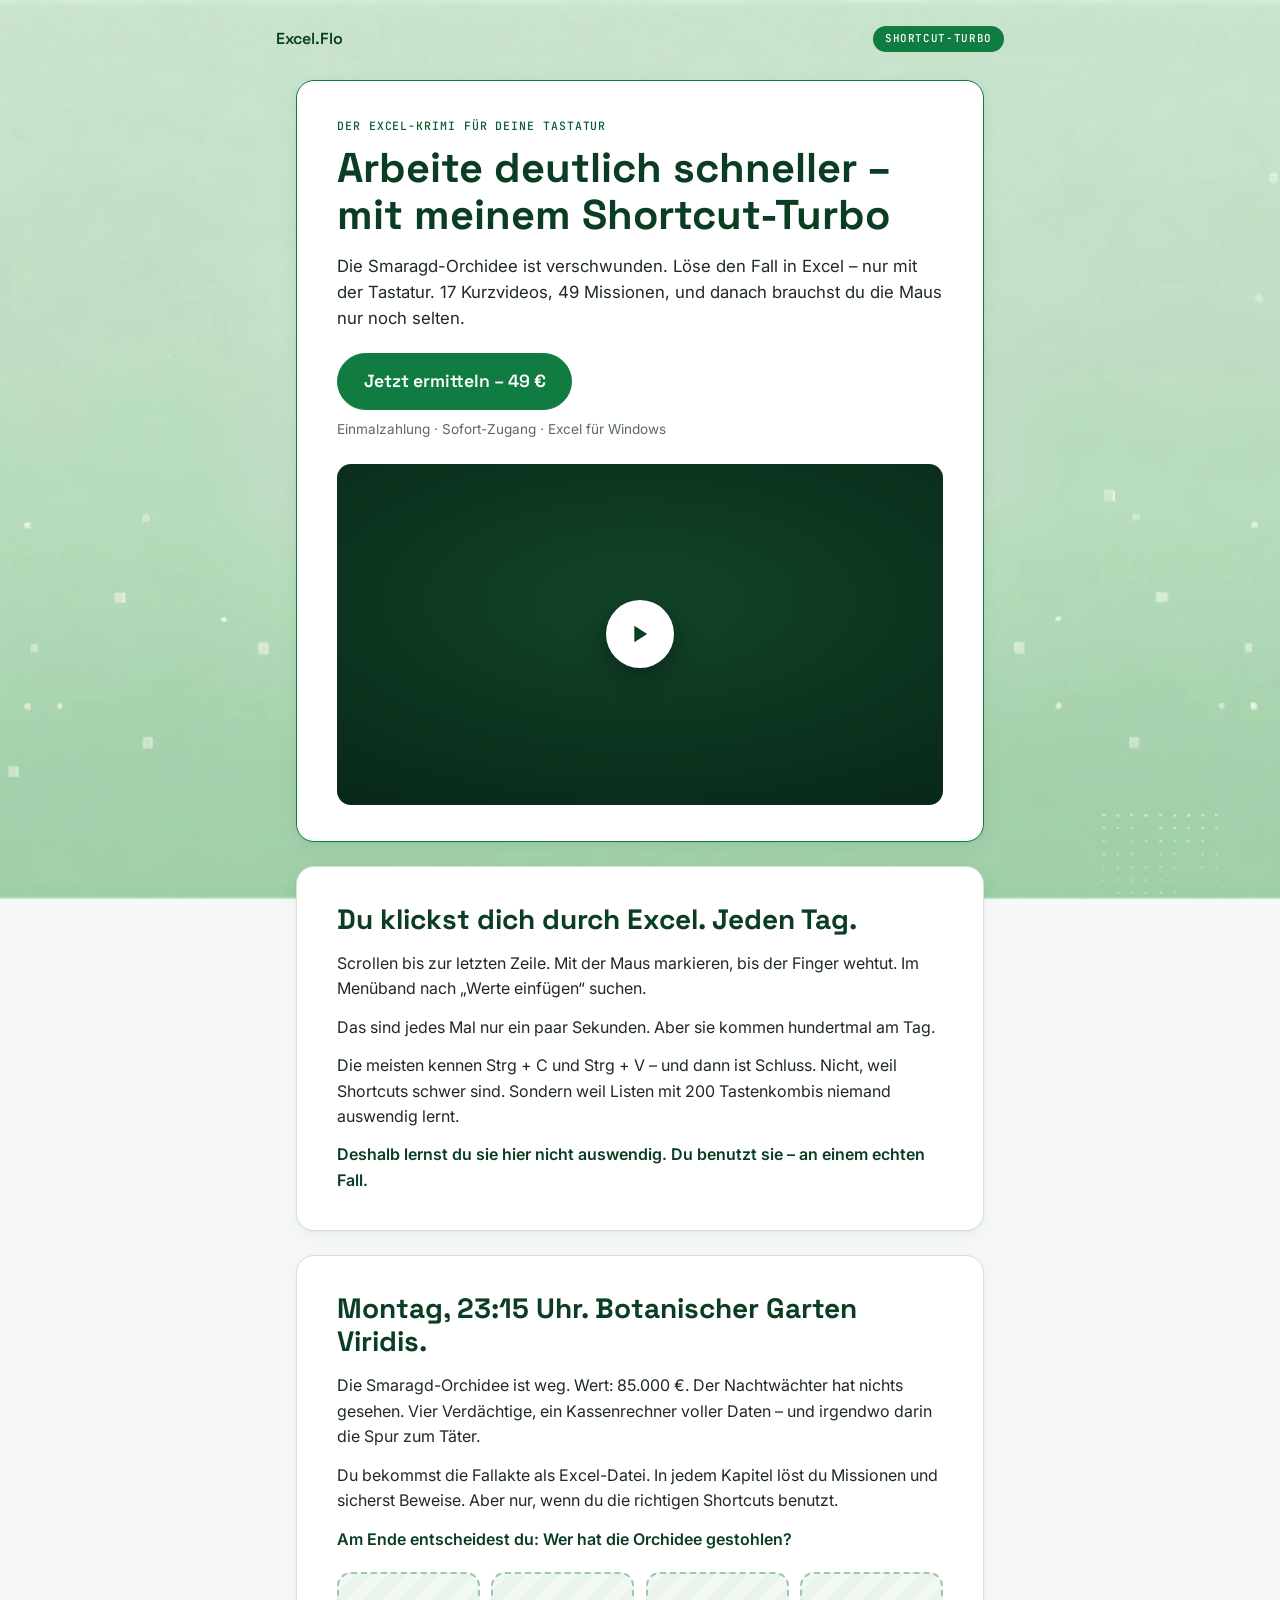
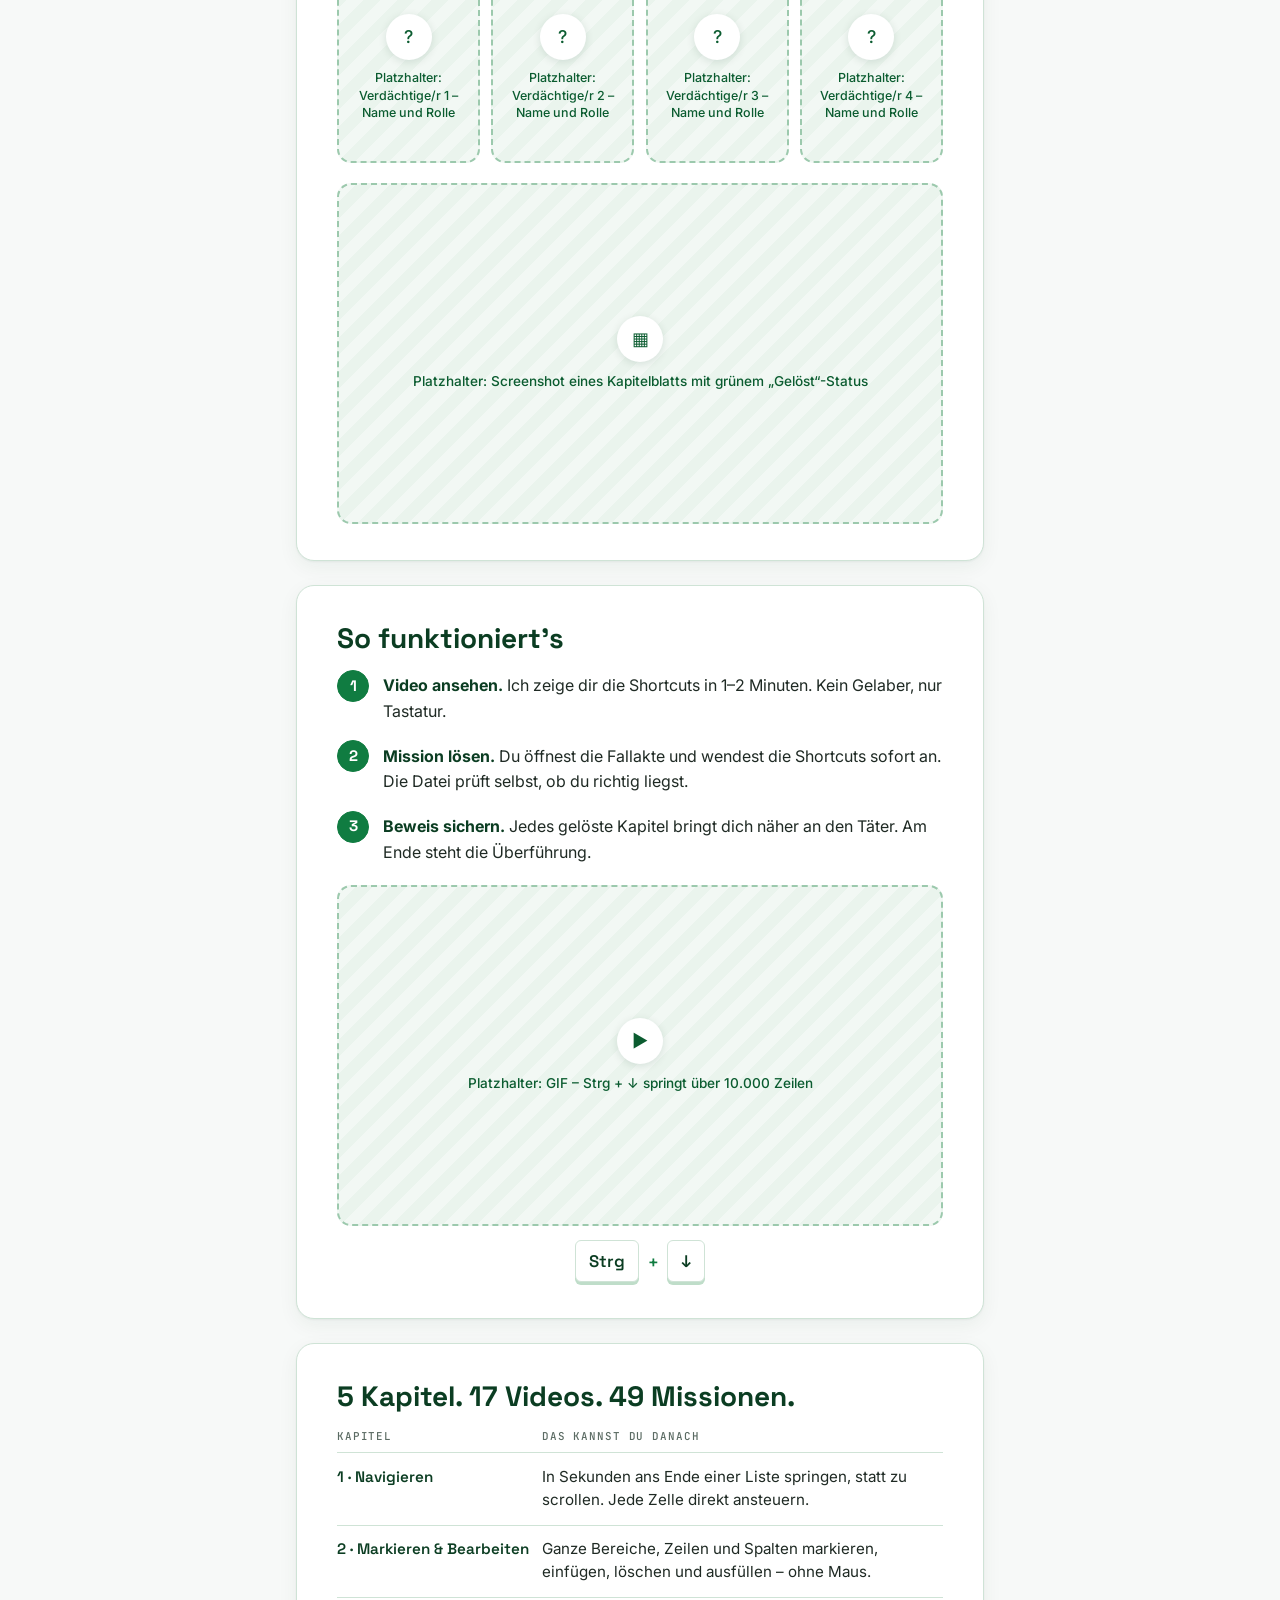
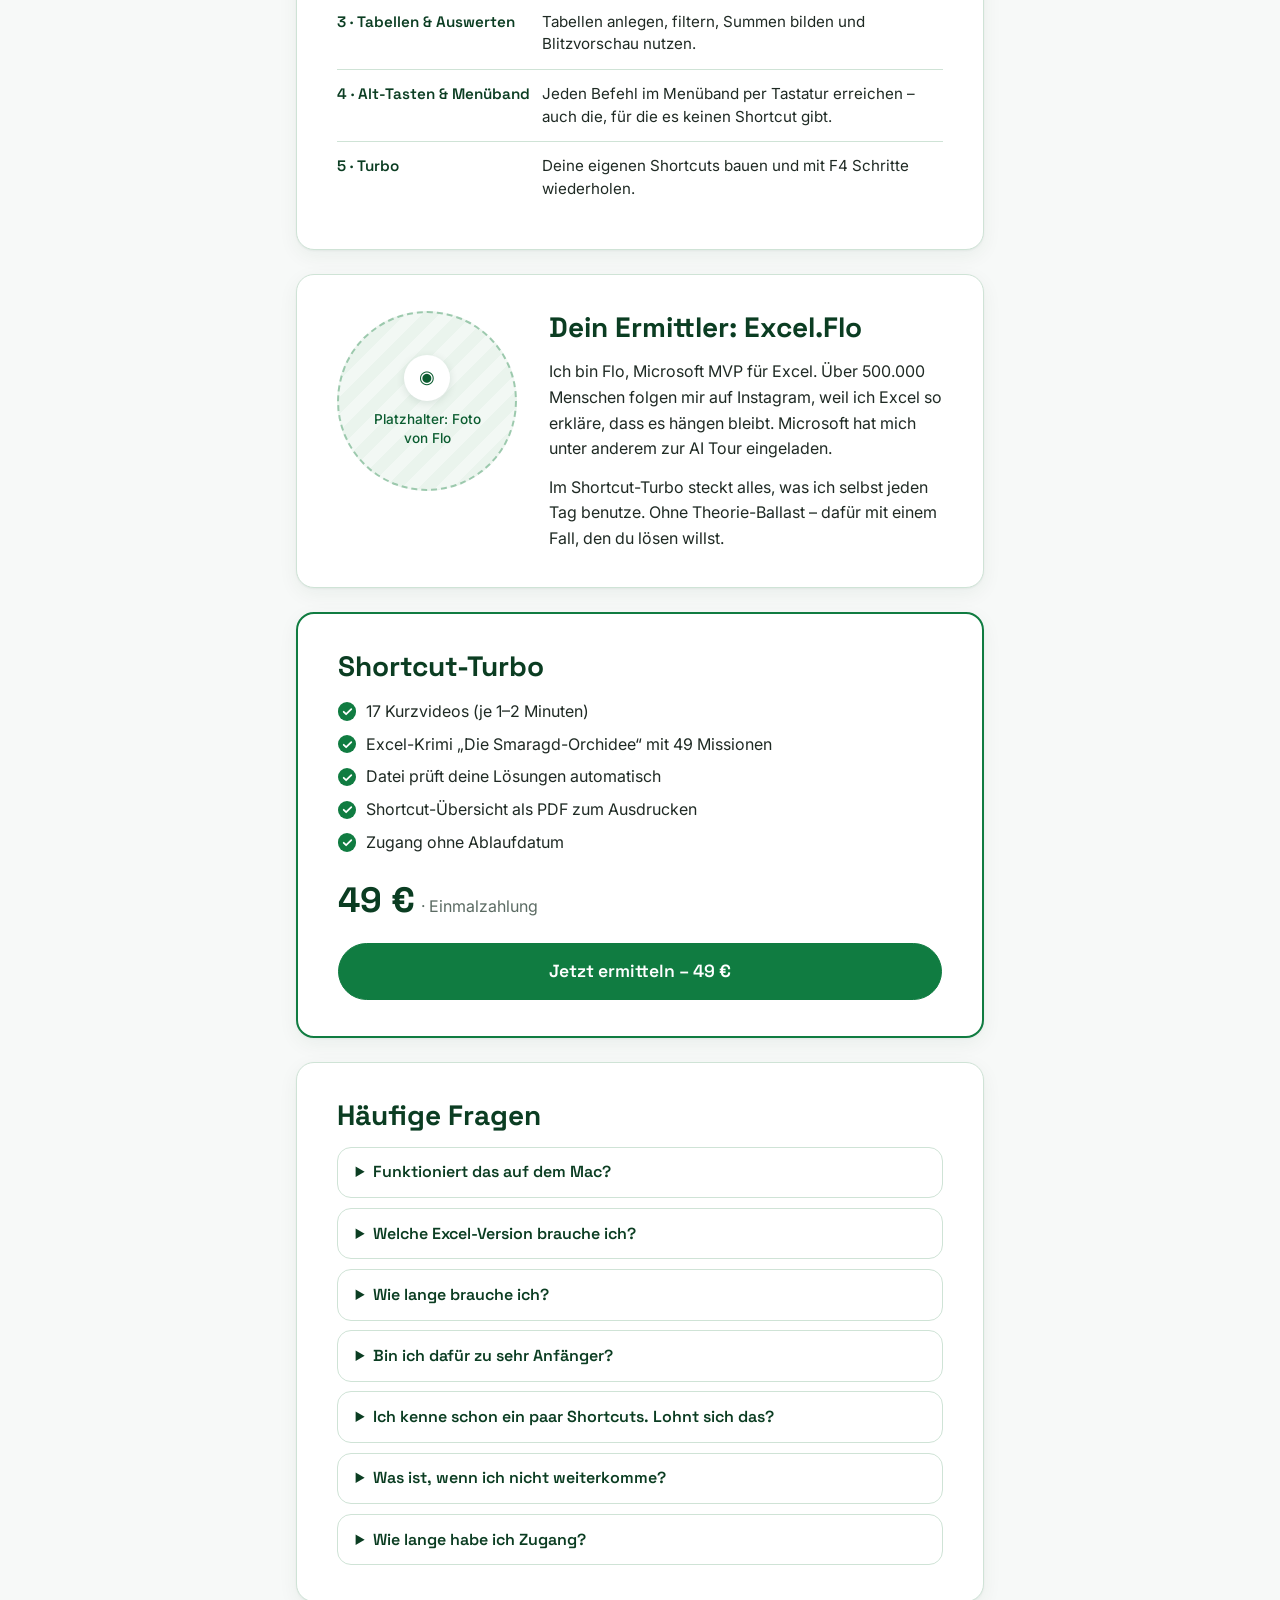
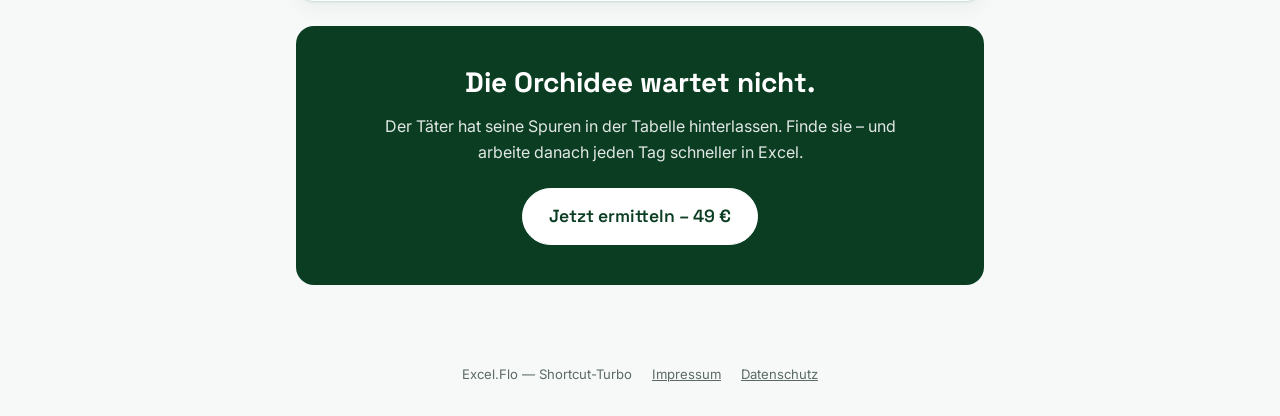
==== shortcut-turbo/index.html @ 281c2919 "Übersicht überarbeitet, kürzere Tabellen, Handy-Tabellen, Verkaufsseite Shortcut-Turbo - Übersicht: " ====
<!DOCTYPE html>
<html lang="de">
<head>
<meta charset="UTF-8">
<meta name="viewport" content="width=device-width, initial-scale=1.0">
<title>Shortcut-Turbo – Der Excel-Krimi für deine Tastatur | Excel.Flo</title>
<meta name="description" content="Die Smaragd-Orchidee ist verschwunden. Löse den Fall in Excel – nur mit der Tastatur. 17 Kurzvideos, 49 Missionen. 49 € Einmalzahlung.">
<link rel="icon" type="image/svg+xml" href="../assets/geteilt/img/logo.svg">
<link rel="preconnect" href="https://fonts.googleapis.com">
<link rel="preconnect" href="https://fonts.gstatic.com" crossorigin>
<link href="https://fonts.googleapis.com/css2?family=Space+Grotesk:wght@500;600;700&family=Inter:wght@400;500;600&family=JetBrains+Mono:wght@400;500&display=swap" rel="stylesheet">
<link rel="stylesheet" href="../assets/geteilt/engine.css?v=2">
<link rel="stylesheet" href="../assets/seite/seite.css?v=15">
<link rel="stylesheet" href="turbo.css?v=3">
</head>
<body class="bonus turbo">

<!--
  Verkaufsseite Shortcut-Turbo. Text 1:1 aus „Shortcut-Turbo – Landingpage-Text“ (8. Okt. 2026).
  Checkout: alle drei Buttons (Hero, Preis-Box, Schluss) zeigen auf denselben Ablefy-Link –
  bei einer Änderung alle drei Stellen mit class="turbo-checkout" anpassen.
  Platzhalter (class="turbo-platzhalter") werden später durch Bilder/Videos ersetzt.
-->

<header class="bonus-kopf">
  <span class="bonus-kopf__marke">Excel.Flo</span>
  <span class="bonus-pille">Shortcut-Turbo</span>
</header>

<main class="turbo-main">

  <!-- 1. Hero -->
  <section class="turbo-hero" aria-labelledby="turbo-titel">
    <p class="turbo-dachzeile">Der Excel-Krimi für deine Tastatur</p>
    <h1 id="turbo-titel">Arbeite deutlich schneller – mit meinem Shortcut-Turbo</h1>
    <p class="turbo-unterzeile">Die Smaragd-Orchidee ist verschwunden. Löse den Fall in Excel – nur mit der Tastatur. 17 Kurzvideos, 49 Missionen, und danach brauchst du die Maus nur noch selten.</p>
    <div class="turbo-cta">
      <a class="bonus-btn bonus-btn--gross turbo-checkout" href="https://myablefy.com/s/excel.flo/excel-shortcut-turbo" data-ort="hero">Jetzt ermitteln – 49 €</a>
      <p class="turbo-cta__hinweis">Einmalzahlung · Sofort-Zugang · Excel für Windows</p>
    </div>
    <!-- YouTube wird erst nach dem Klick geladen (vorher keine Verbindung zu Google – Datenschutz) -->
    <div class="turbo-video" data-youtube="gjvfRexcuUU">
      <button type="button" class="turbo-video__play" aria-label="Video abspielen">
        <svg viewBox="0 0 24 24" width="28" height="28" aria-hidden="true" fill="currentColor"><path d="M8 5v14l11-7z"/></svg>
      </button>
    </div>
  </section>

  <!-- 2. Problem -->
  <section class="turbo-abschnitt" aria-labelledby="turbo-problem">
    <h2 id="turbo-problem">Du klickst dich durch Excel. Jeden Tag.</h2>
    <p>Scrollen bis zur letzten Zeile. Mit der Maus markieren, bis der Finger wehtut. Im Menüband nach „Werte einfügen“ suchen.</p>
    <p>Das sind jedes Mal nur ein paar Sekunden. Aber sie kommen hundertmal am Tag.</p>
    <p>Die meisten kennen Strg + C und Strg + V – und dann ist Schluss. Nicht, weil Shortcuts schwer sind. Sondern weil Listen mit 200 Tastenkombis niemand auswendig lernt.</p>
    <p class="turbo-betont">Deshalb lernst du sie hier nicht auswendig. Du benutzt sie – an einem echten Fall.</p>
  </section>

  <!-- 3. Der Fall -->
  <section class="turbo-abschnitt turbo-fall" aria-labelledby="turbo-fall">
    <h2 id="turbo-fall">Montag, 23:15 Uhr. Botanischer Garten Viridis.</h2>
    <p>Die Smaragd-Orchidee ist weg. Wert: 85.000 €. Der Nachtwächter hat nichts gesehen. Vier Verdächtige, ein Kassenrechner voller Daten – und irgendwo darin die Spur zum Täter.</p>
    <p>Du bekommst die Fallakte als Excel-Datei. In jedem Kapitel löst du Missionen und sicherst Beweise. Aber nur, wenn du die richtigen Shortcuts benutzt.</p>
    <p class="turbo-betont">Am Ende entscheidest du: Wer hat die Orchidee gestohlen?</p>
    <ul class="turbo-verdaechtige" aria-label="Platzhalter: die vier Verdächtigen">
      <li class="turbo-platzhalter turbo-platzhalter--karte"><span class="turbo-platzhalter__icon" aria-hidden="true">?</span><span>Platzhalter: Verdächtige/r 1 – Name und Rolle</span></li>
      <li class="turbo-platzhalter turbo-platzhalter--karte"><span class="turbo-platzhalter__icon" aria-hidden="true">?</span><span>Platzhalter: Verdächtige/r 2 – Name und Rolle</span></li>
      <li class="turbo-platzhalter turbo-platzhalter--karte"><span class="turbo-platzhalter__icon" aria-hidden="true">?</span><span>Platzhalter: Verdächtige/r 3 – Name und Rolle</span></li>
      <li class="turbo-platzhalter turbo-platzhalter--karte"><span class="turbo-platzhalter__icon" aria-hidden="true">?</span><span>Platzhalter: Verdächtige/r 4 – Name und Rolle</span></li>
    </ul>
    <figure class="turbo-platzhalter turbo-platzhalter--bild">
      <span class="turbo-platzhalter__icon" aria-hidden="true">▦</span>
      <figcaption>Platzhalter: Screenshot eines Kapitelblatts mit grünem „Gelöst“-Status</figcaption>
    </figure>
  </section>

  <!-- 4. So funktioniert's -->
  <section class="turbo-abschnitt" aria-labelledby="turbo-ablauf">
    <h2 id="turbo-ablauf">So funktioniert's</h2>
    <ol class="turbo-schritte">
      <li>
        <span class="bonus-nr" aria-hidden="true">1</span>
        <p><strong>Video ansehen.</strong> Ich zeige dir die Shortcuts in 1–2 Minuten. Kein Gelaber, nur Tastatur.</p>
      </li>
      <li>
        <span class="bonus-nr" aria-hidden="true">2</span>
        <p><strong>Mission lösen.</strong> Du öffnest die Fallakte und wendest die Shortcuts sofort an. Die Datei prüft selbst, ob du richtig liegst.</p>
      </li>
      <li>
        <span class="bonus-nr" aria-hidden="true">3</span>
        <p><strong>Beweis sichern.</strong> Jedes gelöste Kapitel bringt dich näher an den Täter. Am Ende steht die Überführung.</p>
      </li>
    </ol>
    <div class="turbo-gif">
      <figure class="turbo-platzhalter turbo-platzhalter--bild">
        <span class="turbo-platzhalter__icon" aria-hidden="true">▶</span>
        <figcaption>Platzhalter: GIF – Strg + ↓ springt über 10.000 Zeilen</figcaption>
      </figure>
      <p class="bonus-angebot__tasten turbo-tasten" aria-label="Strg plus Pfeil nach unten">
        <kbd>Strg</kbd><span class="bonus-angebot__plus" aria-hidden="true">+</span><kbd>↓</kbd>
      </p>
    </div>
  </section>

  <!-- 5. Was du lernst -->
  <section class="turbo-abschnitt" aria-labelledby="turbo-inhalt">
    <h2 id="turbo-inhalt">5 Kapitel. 17 Videos. 49 Missionen.</h2>
    <table class="turbo-kapitel">
      <thead>
        <tr><th scope="col">Kapitel</th><th scope="col">Das kannst du danach</th></tr>
      </thead>
      <tbody>
        <tr><th scope="row">1 · Navigieren</th><td>In Sekunden ans Ende einer Liste springen, statt zu scrollen. Jede Zelle direkt ansteuern.</td></tr>
        <tr><th scope="row">2 · Markieren &amp; Bearbeiten</th><td>Ganze Bereiche, Zeilen und Spalten markieren, einfügen, löschen und ausfüllen – ohne Maus.</td></tr>
        <tr><th scope="row">3 · Tabellen &amp; Auswerten</th><td>Tabellen anlegen, filtern, Summen bilden und Blitzvorschau nutzen.</td></tr>
        <tr><th scope="row">4 · Alt-Tasten &amp; Menüband</th><td>Jeden Befehl im Menüband per Tastatur erreichen – auch die, für die es keinen Shortcut gibt.</td></tr>
        <tr><th scope="row">5 · Turbo</th><td>Deine eigenen Shortcuts bauen und mit F4 Schritte wiederholen.</td></tr>
      </tbody>
    </table>
  </section>

  <!-- 6. Über Flo -->
  <section class="turbo-abschnitt turbo-flo" aria-labelledby="turbo-flo">
    <figure class="turbo-platzhalter turbo-platzhalter--foto">
      <span class="turbo-platzhalter__icon" aria-hidden="true">◉</span>
      <figcaption>Platzhalter: Foto von Flo</figcaption>
    </figure>
    <div>
      <h2 id="turbo-flo">Dein Ermittler: Excel.Flo</h2>
      <p>Ich bin Flo, Microsoft MVP für Excel. Über 500.000 Menschen folgen mir auf Instagram, weil ich Excel so erkläre, dass es hängen bleibt. Microsoft hat mich unter anderem zur AI Tour eingeladen.</p>
      <p>Im Shortcut-Turbo steckt alles, was ich selbst jeden Tag benutze. Ohne Theorie-Ballast – dafür mit einem Fall, den du lösen willst.</p>
    </div>
  </section>

  <!-- 7. Preis-Box -->
  <section class="turbo-preis" aria-labelledby="turbo-preis">
    <h2 id="turbo-preis">Shortcut-Turbo</h2>
    <ul class="turbo-preis__liste">
      <li>17 Kurzvideos (je 1–2 Minuten)</li>
      <li>Excel-Krimi „Die Smaragd-Orchidee“ mit 49 Missionen</li>
      <li>Datei prüft deine Lösungen automatisch</li>
      <li>Shortcut-Übersicht als PDF zum Ausdrucken</li>
      <li>Zugang ohne Ablaufdatum</li>
    </ul>
    <p class="turbo-preis__betrag"><strong>49 €</strong> · Einmalzahlung</p>
    <a class="bonus-btn bonus-btn--gross bonus-btn--voll turbo-checkout" href="https://myablefy.com/s/excel.flo/excel-shortcut-turbo" data-ort="preis">Jetzt ermitteln – 49 €</a>
  </section>

  <!-- 8. Häufige Fragen -->
  <section class="turbo-abschnitt" aria-labelledby="turbo-faq">
    <h2 id="turbo-faq">Häufige Fragen</h2>
    <div class="turbo-faq">
      <details class="bonus-tipps">
        <summary>Funktioniert das auf dem Mac?</summary>
        <p>Der Kurs ist für Excel unter Windows gebaut. Auf dem Mac heißen viele Shortcuts anders, und die Alt-Tasten-Folgen aus Kapitel 4 gibt es dort nicht. Mit einem Mac ist der Kurs deshalb nichts für dich.</p>
      </details>
      <details class="bonus-tipps">
        <summary>Welche Excel-Version brauche ich?</summary>
        <p>Am besten Microsoft 365. Excel 2021 und 2024 funktionieren auch. Mit sehr alten Versionen klappen einzelne Missionen eventuell nicht.</p>
      </details>
      <details class="bonus-tipps">
        <summary>Wie lange brauche ich?</summary>
        <p>Die Videos dauern zusammen etwa 30 Minuten. Für den ganzen Fall solltest du ein paar Stunden einplanen – du kannst jederzeit pausieren.</p>
      </details>
      <details class="bonus-tipps">
        <summary>Bin ich dafür zu sehr Anfänger?</summary>
        <p>Nein. Du solltest Excel öffnen und eine Zelle ausfüllen können. Alles andere zeige ich dir.</p>
      </details>
      <details class="bonus-tipps">
        <summary>Ich kenne schon ein paar Shortcuts. Lohnt sich das?</summary>
        <p>Wenn du Strg + C und Strg + V kennst, aber nicht Strg + Shift + ↓, F4 oder die Alt-Tasten: ja.</p>
      </details>
      <details class="bonus-tipps">
        <summary>Was ist, wenn ich nicht weiterkomme?</summary>
        <p>Zu jeder Mission gibt es ein Lösungsblatt.</p>
      </details>
      <details class="bonus-tipps">
        <summary>Wie lange habe ich Zugang?</summary>
        <p>Unbegrenzt.</p>
      </details>
    </div>
  </section>

  <!-- 9. Schluss-CTA -->
  <section class="turbo-schluss" aria-labelledby="turbo-schluss">
    <h2 id="turbo-schluss">Die Orchidee wartet nicht.</h2>
    <p>Der Täter hat seine Spuren in der Tabelle hinterlassen. Finde sie – und arbeite danach jeden Tag schneller in Excel.</p>
    <a class="bonus-btn bonus-btn--hell bonus-btn--gross turbo-checkout" href="https://myablefy.com/s/excel.flo/excel-shortcut-turbo" data-ort="schluss">Jetzt ermitteln – 49 €</a>
  </section>

</main>

<footer class="site-footer">
  <span>Excel.Flo — Shortcut-Turbo</span>
  <a href="https://go.excel-flo.de/impressum/" target="_blank" rel="noopener">Impressum</a>
  <a href="https://go.excel-flo.de/datenschutz/" target="_blank" rel="noopener">Datenschutz</a>
</footer>

<script>
  // Hero-Video: Vorschaukachel → nach Klick YouTube-Player (youtube-nocookie)
  document.querySelectorAll(".turbo-video[data-youtube]").forEach(function (kachel) {
    kachel.querySelector("button").addEventListener("click", function () {
      var iframe = document.createElement("iframe");
      iframe.src = "https://www.youtube-nocookie.com/embed/" + kachel.dataset.youtube + "?autoplay=1&rel=0";
      iframe.title = "Shortcut-Turbo – Video";
      iframe.allow = "autoplay; encrypted-media; fullscreen; picture-in-picture";
      iframe.allowFullscreen = true;
      kachel.innerHTML = "";
      kachel.classList.add("is-playing");
      kachel.appendChild(iframe);
    });
  });
</script>

</body>
</html>
---- assets/geteilt/engine.css ----
/* Excel.Flo – gemeinsames Design-System für Übersicht & Übungen */

:root {
  --excel-green: #107C41;
  --excel-green-dark: #0B5C30;
  --excel-green-tint: #E9F6EE;
  --grid-gray: #D7DCE1;
  --header-gray: #F2F4F6;
  --error-red: #D92D20;
  --success-green: #15803D;

  --text-primary: #1F2A24;
  --text-muted: #5B6B63;
  --border-color: #E1E5E2;
  --surface: #FFFFFF;
  --page-bg: #F7F9F8;

  --font-heading: "Space Grotesk", sans-serif;
  --font-body: "Inter", sans-serif;
  --font-mono: "JetBrains Mono", monospace;
  --font-excel: "Aptos Narrow", Aptos, Calibri, "Segoe UI", Arial, sans-serif;
  --font-excel-ui: "Segoe UI", "Segoe UI Variable", system-ui, -apple-system, Arial, sans-serif;

  --radius: 10px;
  --shadow-card: 0 1px 2px rgba(16, 124, 65, 0.06), 0 4px 14px rgba(16, 124, 65, 0.06);
}

* {
  box-sizing: border-box;
}

html, body {
  margin: 0;
  padding: 0;
}

body {
  font-family: var(--font-body);
  background-color: var(--page-bg);
  background-image: url("img/bg-green.webp");
  background-size: cover;
  background-position: center top;
  background-repeat: no-repeat;
  background-attachment: fixed;
  color: var(--text-primary);
  line-height: 1.5;
  -webkit-font-smoothing: antialiased;
}

a {
  color: inherit;
}

h1, h2, h3, h4 {
  font-family: var(--font-heading);
  margin: 0;
  color: var(--text-primary);
}

/* ---------- Kopfbereich ---------- */

.site-header {
  background: linear-gradient(135deg, var(--excel-green) 0%, var(--excel-green-dark) 100%);
  color: #fff;
  padding: 1.1rem 1.5rem;
}

.site-header__inner {
  max-width: 1080px;
  margin: 0 auto;
  display: flex;
  align-items: center;
  justify-content: space-between;
  gap: 1rem;
}

.brand {
  display: flex;
  align-items: center;
  gap: 0.65rem;
  text-decoration: none;
  color: #fff;
}

.brand__icon {
  width: 26px;
  height: 32px;
  display: block;
  flex-shrink: 0;
}

.brand__icon img,
.brand__icon svg {
  width: 100%;
  height: 100%;
  display: block;
  object-fit: contain;
}

.brand__wordmark {
  font-family: var(--font-heading);
  font-weight: 600;
  font-size: 1.25rem;
  letter-spacing: -0.01em;
}

.brand__wordmark .dot {
  opacity: 0.75;
}

.site-header__back {
  font-family: var(--font-body);
  font-size: 0.9rem;
  text-decoration: none;
  color: #fff;
  opacity: 0.9;
  display: inline-flex;
  align-items: center;
  gap: 0.35rem;
  padding: 0.4rem 0.75rem;
  border-radius: 999px;
  background: rgba(255, 255, 255, 0.14);
  transition: background 0.15s ease;
}

.site-header__back:hover {
  background: rgba(255, 255, 255, 0.24);
}

/* ---------- Layout ---------- */

main {
  max-width: 1080px;
  margin: 0 auto;
  padding: 2.25rem 1.5rem 4rem;
}

.page-intro {
  margin-bottom: 2rem;
}

.page-intro h1 {
  font-size: 1.75rem;
  margin-bottom: 0.5rem;
}

.page-intro p {
  color: var(--text-muted);
  max-width: 620px;
}

/* ---------- Übersichts-Karten ---------- */

.exercise-grid {
  display: grid;
  grid-template-columns: repeat(auto-fill, minmax(260px, 1fr));
  gap: 1.1rem;
}

/* Karten-Design wie die freien Übungen der Light-Version (grüner Rahmen, Button) */
.exercise-card {
  background: var(--surface);
  border: 2px solid var(--excel-green);
  border-radius: var(--radius);
  padding: 1.25rem;
  display: flex;
  flex-direction: column;
  gap: 0.75rem;
  text-decoration: none;
  color: inherit;
  box-shadow: 0 6px 22px rgba(16, 124, 65, 0.18);
  transition: transform 0.12s ease, box-shadow 0.12s ease, border-color 0.12s ease;
}

.exercise-card:hover {
  transform: translateY(-2px);
  border-color: var(--excel-green-dark);
  box-shadow: 0 10px 28px rgba(16, 124, 65, 0.26);
}

.exercise-card__badges {
  display: flex;
  gap: 0.4rem;
  flex-wrap: wrap;
}

.badge {
  display: inline-flex;
  align-items: center;
  font-family: var(--font-mono);
  font-size: 0.72rem;
  font-weight: 600;
  letter-spacing: 0.03em;
  padding: 0.22rem 0.55rem;
  border-radius: 999px;
  text-transform: uppercase;
}

.badge--category {
  background: var(--excel-green-tint);
  color: var(--excel-green-dark);
}

.exercise-card h3 {
  font-size: 1.05rem;
}

.exercise-card p {
  margin: 0;
  color: var(--text-muted);
  font-size: 0.9rem;
  flex-grow: 1;
}

.exercise-card__cta {
  align-self: flex-start;
  font-family: var(--font-body);
  font-weight: 600;
  font-size: 0.88rem;
  background: var(--excel-green);
  color: #fff;
  padding: 0.45rem 0.9rem;
  border-radius: 999px;
  transition: background 0.12s ease;
}

.exercise-card:hover .exercise-card__cta {
  background: var(--excel-green-dark);
}

.exercise-grid__empty {
  color: var(--text-muted);
  font-style: italic;
}

.badge--done {
  background: #E9F6EE;
  color: var(--success-green);
}

.badge--level {
  background: var(--header-gray);
  color: var(--text-muted);
}

.exercise-card.is-done {
  border-color: var(--excel-green);
}

/* ---------- Level-Tabs & Stufen-Banner ---------- */

.level-bar {
  display: flex;
  align-items: center;
  justify-content: space-between;
  flex-wrap: wrap;
  gap: 0.6rem;
  margin-bottom: 1.25rem;
}

.level-tabs {
  display: flex;
  gap: 0.5rem;
  flex-wrap: wrap;
}

.level-tab {
  font-family: var(--font-body);
  font-weight: 600;
  font-size: 0.9rem;
  display: inline-flex;
  align-items: center;
  gap: 0.4rem;
  padding: 0.55rem 1rem;
  border-radius: 999px;
  border: 1.5px solid var(--border-color);
  background: var(--surface);
  color: var(--text-muted);
  cursor: pointer;
  transition: border-color 0.12s ease, color 0.12s ease, background 0.12s ease;
}

.level-tab:hover {
  border-color: var(--excel-green);
  color: var(--excel-green-dark);
}

.level-tab.is-active {
  background: var(--excel-green);
  border-color: var(--excel-green);
  color: #fff;
}

.level-tab__count {
  font-family: var(--font-mono);
  font-size: 0.75rem;
  opacity: 0.85;
}

.level-reset__btn {
  font-family: var(--font-body);
  font-weight: 600;
  font-size: 0.8rem;
  display: inline-flex;
  align-items: center;
  gap: 0.35rem;
  padding: 0.5rem 0.9rem;
  border-radius: 999px;
  border: 1.5px solid var(--border-color);
  background: var(--surface);
  color: var(--text-muted);
  cursor: pointer;
  transition: border-color 0.12s ease, color 0.12s ease, background 0.12s ease;
}

.level-reset__btn:hover {
  border-color: var(--error-red);
  color: var(--error-red);
  background: #FDF2F1;
}

.stage-banner {
  display: none;
  margin-bottom: 1.25rem;
}

.stage-banner.is-visible {
  display: block;
}

.stage-banner p {
  margin: 0;
  background: var(--excel-green-tint);
  border: 1px solid #CFEBDB;
  border-radius: var(--radius);
  padding: 0.85rem 1.1rem;
  color: var(--excel-green-dark);
  font-weight: 600;
}

/* ---------- Übungs-Seite ---------- */

.exercise-header {
  margin-bottom: 1.75rem;
}

.exercise-header__badges {
  display: flex;
  gap: 0.4rem;
  margin-bottom: 0.75rem;
}

.exercise-header h1 {
  font-size: 1.6rem;
  margin-bottom: 0.6rem;
}

.exercise-task {
  background: var(--excel-green-tint);
  border: 1px solid #CFEBDB;
  border-radius: var(--radius);
  padding: 1rem 1.25rem;
  margin-bottom: 1.75rem;
}

.exercise-task__intro {
  margin: 0 0 0.5rem;
  color: var(--text-primary);
}

.exercise-task__steps {
  margin: 0;
  padding-left: 1.2rem;
  color: var(--text-primary);
}

.exercise-task__steps li {
  margin-bottom: 0.3rem;
}

.exercise-task__steps li:last-child {
  margin-bottom: 0;
}

/* ---------- Tabellen-Grid ---------- */

.sheet-wrap {
  position: relative;
  border: 1px solid #D4D4D4;
  border-radius: 10px;
  background: var(--surface);
  margin-bottom: 1.5rem;
}

/* overflow clippt die Tabelle an den abgerundeten unteren Ecken */
.sheet-scroll {
  overflow-x: auto;
  border-radius: 0 0 9px 9px;
}

/* Funktions-QuickInfo wie in Excel: weiß, feiner grauer Rahmen, aktuelles Argument fett */
.formula-hint {
  display: none;
  position: absolute;
  z-index: 10;
  background: #FFFFFF;
  color: #262626;
  border: 1px solid #C8C8C8;
  font-family: var(--font-excel-ui);
  font-size: 12px;
  padding: 3px 7px;
  border-radius: 2px;
  white-space: nowrap;
  box-shadow: 0 2px 6px rgba(0, 0, 0, 0.14);
}

.formula-hint.is-visible {
  display: block;
}

.formula-hint .tok-func {
  color: #0F6CBD;
  font-weight: 400;
  text-decoration: underline;
}

.formula-hint .is-active {
  color: inherit;
  font-weight: 700;
  text-decoration: none;
}

/* Spaltenbreiten setzt engine.js: Datenspalten nach Inhalt, leere Spalten füllen die volle Breite */
table.sheet {
  border-collapse: collapse;
  table-layout: fixed;
  width: 100%;
  font-family: var(--font-excel);
  font-size: 15px; /* = CELL_FONT_SIZE in engine.js */
  color: #1F1F1F;
}

table.sheet th,
table.sheet td {
  border: 1px solid #E1E1E1;
  padding: 4px 8px;
  height: 28px;
  text-align: left;
  white-space: nowrap;
}

/* Spalten- und Zeilenköpfe wie in Excel 365: hellgrau, Segoe UI, aktive Kopfzelle mit grüner Kante */
table.sheet thead th,
table.sheet .row-head {
  background: #F5F5F5;
  border-color: #D4D4D4;
  color: #444;
  font-family: var(--font-excel-ui);
  font-size: 13px;
  font-weight: 400;
  text-align: center;
  transition: background 0.1s ease, color 0.1s ease;
}

table.sheet thead th {
  position: sticky;
  top: 0;
}

table.sheet .row-head {
  width: 34px;
  min-width: 34px;
  padding: 3px 4px;
}

table.sheet thead th.is-active {
  background: #E1E1E1;
  color: #0E6B37;
  box-shadow: inset 0 -2px 0 var(--excel-green);
}

table.sheet .row-head.is-active {
  background: #E1E1E1;
  color: #0E6B37;
  box-shadow: inset -2px 0 0 var(--excel-green);
}

/* Das kleine graue Dreieck in der linken oberen Ecke ("Alles auswählen") */
table.sheet thead th.row-head::after {
  content: "";
  position: absolute;
  right: 3px;
  bottom: 3px;
  border-style: solid;
  border-width: 0 0 8px 8px;
  border-color: transparent transparent #BDBDBD transparent;
}

td.cell--header {
  font-weight: 700;
}

table.sheet td.cell--num {
  text-align: right;
}

td.cell--empty {
  background: var(--surface);
}

td[data-ref] {
  cursor: cell;
  position: relative;
}

td.is-selected {
  outline: 2px solid var(--excel-green);
  outline-offset: -2px;
  z-index: 2;
}

td.is-range-selected {
  background: rgba(16, 124, 65, 0.12);
  outline: 1px solid rgba(16, 124, 65, 0.35);
  outline-offset: -1px;
  z-index: 1;
}

td.is-fill-preview {
  outline: 2px dashed var(--excel-green);
  outline-offset: -2px;
  z-index: 1;
}

td.cell--input {
  background: #FFFBEA;
}

.cell-editable {
  min-height: 1.2em;
  white-space: pre;
  outline: none;
  font-family: inherit;
  font-size: inherit;
  color: #1F1F1F;
}

/* Beim Tippen läuft eine lange Formel wie in Excel über die Nachbarzellen hinaus, statt die Spalte zu verbreitern */
.cell-editable[contenteditable="true"] {
  caret-color: var(--excel-green-dark);
  cursor: text;
  position: relative;
  z-index: 3;
  width: max-content;
  min-width: 100%;
  padding-right: 4px;
  background: #FFFBEA;
}

/* iOS zoomt beim Fokussieren in Eingaben unter 16px – beim Tippen per Touch daher 16px */
@media (pointer: coarse) {
  .cell-editable[contenteditable="true"] {
    font-size: 16px;
  }
}

.is-copied {
  position: relative;
}

.is-copied::after {
  content: "";
  position: absolute;
  inset: 1px;
  border: 2px dashed var(--excel-green-dark);
  pointer-events: none;
  z-index: 4;
}

.tok-func {
  color: var(--excel-green-dark);
  font-weight: 700;
}

.tok-number {
  color: #b06000;
}

.fill-handle {
  display: none;
  position: absolute;
  right: -4px;
  bottom: -4px;
  width: 7px;
  height: 7px;
  background: var(--excel-green);
  border: 1px solid #fff;
  cursor: crosshair;
  z-index: 3;
}

td.cell--input.is-selected .fill-handle {
  display: block;
}

td.cell--input.is-correct {
  background: #F1FBF5;
}

td.cell--input.is-correct .cell-editable {
  color: var(--success-green);
}

td.cell--input.is-wrong {
  background: #FEF2F2;
}

td.cell--input.is-wrong .cell-editable {
  color: var(--error-red);
}

/* ---------- Namenfeld & Bearbeitungsleiste (Excel 365) ---------- */

.sheet-toolbar {
  display: flex;
  align-items: center;
  gap: 6px;
  padding: 6px 8px;
  background: #FFFFFF;
  border-bottom: 1px solid #E1E1E1;
  border-radius: 9px 9px 0 0;
  font-family: var(--font-excel-ui);
  font-size: 13px;
  color: #262626;
}

.sheet-toolbar__namebox,
.sheet-toolbar__functions,
.sheet-toolbar__formula {
  display: flex;
  align-items: center;
  height: 26px;
  border: 1px solid #D1D1D1;
  border-radius: 4px;
  background: #FFFFFF;
}

.sheet-toolbar__namebox {
  flex: 0 0 auto;
  justify-content: space-between;
  gap: 6px;
  width: 104px;
  padding: 0 6px 0 8px;
}

.sheet-toolbar__nameref {
  overflow: hidden;
  text-overflow: ellipsis;
  white-space: nowrap;
}

.sheet-toolbar__namebox svg,
.sheet-toolbar__fx svg {
  flex: 0 0 auto;
  color: #616161;
}

.sheet-toolbar__grip {
  display: flex;
  align-items: center;
  color: #8A8A8A;
}

.sheet-toolbar__functions {
  flex: 0 0 auto;
  gap: 2px;
  padding: 0 3px;
}

/* ✕ und ✓ sind wie in Excel ausgegraut, solange keine Eingabe läuft */
.sheet-toolbar__icon {
  display: inline-flex;
  align-items: center;
  justify-content: center;
  width: 22px;
  height: 20px;
  padding: 0;
  border: none;
  border-radius: 3px;
  background: transparent;
  color: #B8B8B8;
  cursor: default;
}

.sheet-toolbar.is-editing .sheet-toolbar__icon {
  color: #424242;
  cursor: pointer;
}

.sheet-toolbar.is-editing .sheet-toolbar__icon:hover {
  background: #EBEBEB;
}

.sheet-toolbar__fx {
  display: inline-flex;
  align-items: center;
  gap: 3px;
  height: 20px;
  padding: 0 4px 0 5px;
  color: #424242;
}

.sheet-toolbar__fx i {
  font-family: "Cambria Math", Cambria, "Times New Roman", serif;
  font-size: 15px;
  letter-spacing: -0.5px;
}

.sheet-toolbar__formula {
  flex: 1 1 auto;
  min-width: 0;
  padding: 0 8px;
  overflow: hidden;
}

.sheet-toolbar__content {
  width: 100%;
  font-family: var(--font-excel);
  font-size: 14px;
  color: #1F1F1F;
  white-space: nowrap;
  overflow-x: auto;
  scrollbar-width: none;
}

.sheet-toolbar__content::-webkit-scrollbar {
  display: none;
}

@media (max-width: 520px) {
  .sheet-toolbar__namebox {
    width: 70px;
  }

  .sheet-toolbar__grip {
    display: none;
  }
}

/* ---------- Aktionsleiste & Feedback ---------- */

.exercise-actions {
  display: flex;
  align-items: center;
  gap: 0.75rem;
  flex-wrap: wrap;
  margin-bottom: 1rem;
}

.btn {
  font-family: var(--font-body);
  font-weight: 600;
  font-size: 0.9rem;
  border-radius: 8px;
  border: 1.5px solid transparent;
  padding: 0.6rem 1.1rem;
  cursor: pointer;
  transition: background 0.15s ease, border-color 0.15s ease, color 0.15s ease;
}

.btn--primary {
  background: var(--excel-green);
  color: #fff;
}

.btn--primary:hover {
  background: var(--excel-green-dark);
}

.btn--secondary {
  background: #fff;
  border-color: var(--grid-gray);
  color: var(--text-primary);
}

.btn--secondary:hover {
  border-color: var(--excel-green);
  color: var(--excel-green-dark);
}

.exercise-feedback {
  border-radius: var(--radius);
  padding: 0.8rem 1.1rem;
  font-size: 0.92rem;
  margin-bottom: 1.5rem;
  display: none;
}

.exercise-feedback.is-success {
  display: block;
  background: #F1FBF5;
  border: 1px solid #BFE8CE;
  color: var(--success-green);
}

.exercise-feedback.is-error {
  display: block;
  background: #FEF2F2;
  border: 1px solid #F6C6C6;
  color: var(--error-red);
}

.exercise-feedback p {
  margin: 0;
}

.exercise-feedback p + p {
  margin-top: 0.6rem;
}

.exercise-feedback.is-success .exercise-feedback__explanation {
  color: var(--text-primary);
}

.exercise-feedback__next a {
  margin-top: 0.2rem;
}

.exercise-hints {
  border: 1px solid var(--border-color);
  border-radius: var(--radius);
  background: var(--surface);
}

.exercise-hints summary {
  cursor: pointer;
  padding: 0.85rem 1.1rem;
  font-weight: 600;
  font-family: var(--font-heading);
  font-size: 0.95rem;
  color: var(--excel-green-dark);
}

.exercise-hints ol {
  margin: 0;
  padding: 0 1.1rem 1rem 2rem;
  color: var(--text-primary);
}

.exercise-hints li {
  margin-bottom: 0.4rem;
}

.exercise-solution {
  margin-top: 0.75rem;
  font-family: var(--font-mono);
  background: var(--header-gray);
  padding: 0.6rem 0.8rem;
  border-radius: 6px;
  display: none;
}

.exercise-solution.is-visible {
  display: block;
}

.exercise-hints__explanation {
  margin: 0.85rem 1.1rem 1rem;
  padding-top: 0.75rem;
  border-top: 1px solid var(--border-color);
  color: var(--text-muted);
  font-size: 0.88rem;
}

.site-footer {
  text-align: center;
  color: var(--text-muted);
  font-size: 0.82rem;
  padding: 2rem 1.5rem;
}

/* ---------- Erfolgs-Popup (beim richtigen Lösen einer Übung) ---------- */

.success-popup-overlay {
  position: absolute;
  display: flex;
  align-items: center;
  justify-content: center;
  background: rgba(15, 30, 22, 0.4);
  border-radius: var(--radius);
  z-index: 9999;
  cursor: pointer;
  animation: success-fade-in 0.2s ease-out;
}

.success-popup {
  position: relative;
  background: var(--surface);
  border-radius: 18px;
  padding: 2.1rem 2.5rem 2rem;
  text-align: center;
  max-width: 320px;
  box-shadow: 0 24px 60px rgba(11, 92, 48, 0.28);
  cursor: default;
  animation: success-pop-in 0.45s cubic-bezier(0.34, 1.56, 0.64, 1);
}

.success-popup__check-circle {
  stroke: var(--excel-green);
  stroke-width: 3;
  stroke-dasharray: 152;
  stroke-dashoffset: 152;
  animation: success-draw-circle 0.5s ease-out forwards;
}

.success-popup__check-mark {
  stroke: var(--excel-green);
  stroke-width: 4;
  stroke-linecap: round;
  stroke-linejoin: round;
  stroke-dasharray: 40;
  stroke-dashoffset: 40;
  animation: success-draw-check 0.35s 0.45s ease-out forwards;
}

.success-popup__title {
  font-family: var(--font-heading);
  font-size: 1.3rem;
  font-weight: 600;
  margin: 0.9rem 0 0.3rem;
  color: var(--text-primary);
}

.success-popup__subtitle {
  margin: 0;
  color: var(--text-muted);
  font-size: 0.9rem;
}

.success-popup__confetti {
  position: absolute;
  left: 50%;
  top: 38%;
  width: 8px;
  height: 8px;
  border-radius: 2px;
  opacity: 0;
  animation: success-confetti 0.9s ease-out forwards;
}

@keyframes success-fade-in {
  from { opacity: 0; }
  to { opacity: 1; }
}

@keyframes success-pop-in {
  0% { transform: scale(0.6); opacity: 0; }
  100% { transform: scale(1); opacity: 1; }
}

@keyframes success-draw-circle {
  to { stroke-dashoffset: 0; }
}

@keyframes success-draw-check {
  to { stroke-dashoffset: 0; }
}

@keyframes success-confetti {
  0% { transform: translate(0, 0) rotate(0deg); opacity: 1; }
  100% { transform: translate(var(--dx), var(--dy)) rotate(var(--rot)); opacity: 0; }
}

@media (prefers-reduced-motion: reduce) {
  .success-popup-overlay,
  .success-popup,
  .success-popup__check-circle,
  .success-popup__check-mark,
  .success-popup__confetti,
  .error-popup-overlay,
  .error-popup,
  .error-popup__icon-circle,
  .error-popup__icon-cross {
    animation-duration: 0.01ms !important;
    animation-iteration-count: 1 !important;
  }
}

/* ---------- Fehler-Popup (beim falschen Lösen einer Übung) — gleiche
   Mechanik/Animation wie das Erfolgs-Popup oben (dieselben Keyframes
   wiederverwendet), nur in Rot mit einem Kreuz statt Häkchen und ohne
   Konfetti; schließt sich per Klick statt automatisch, da der Text hier
   tatsächlich gelesen werden soll. ---------- */

.error-popup-overlay {
  position: absolute;
  display: flex;
  align-items: center;
  justify-content: center;
  background: rgba(40, 15, 15, 0.4);
  border-radius: var(--radius);
  z-index: 9999;
  cursor: pointer;
  animation: success-fade-in 0.2s ease-out;
}

.error-popup {
  position: relative;
  background: var(--surface);
  border-radius: 18px;
  padding: 2.1rem 2.5rem 2rem;
  text-align: center;
  max-width: 360px;
  box-shadow: 0 24px 60px rgba(146, 32, 32, 0.24);
  cursor: default;
  animation: success-pop-in 0.45s cubic-bezier(0.34, 1.56, 0.64, 1);
}

.error-popup__icon-circle {
  stroke: var(--error-red);
  stroke-width: 3;
  stroke-dasharray: 152;
  stroke-dashoffset: 152;
  animation: success-draw-circle 0.5s ease-out forwards;
}

.error-popup__icon-cross {
  stroke: var(--error-red);
  stroke-width: 4;
  stroke-linecap: round;
  stroke-linejoin: round;
  stroke-dasharray: 52;
  stroke-dashoffset: 52;
  animation: success-draw-check 0.35s 0.45s ease-out forwards;
}

.error-popup__title {
  font-family: var(--font-heading);
  font-size: 1.3rem;
  font-weight: 600;
  margin: 0.9rem 0 0.3rem;
  color: var(--text-primary);
}

.error-popup__subtitle {
  margin: 0;
  color: var(--text-muted);
  font-size: 0.9rem;
}
---- assets/seite/seite.css ----
/* Excel.Flo Bonus-Übungen – Seitenlayout (ergänzt assets/geteilt/engine.css)
 *
 * Übersicht, Übungsseite und Abschluss im Stil der Entwürfe vom 2026-10-08:
 * helle Karten auf Grün, Mono-Labels, runde grüne Knöpfe. Die Tabelle selbst
 * (Zellen, Bearbeitungsleiste, Popups) kommt unverändert aus engine.css.
 */

.bonus {
  --bonus-dunkel: #0B3D22;
  --bonus-rand: #CFE3D6;
  --bonus-hell: #EEF6F0;
  --bonus-gesperrt: #E3EEE6;
  --bonus-radius: 14px;
  --bonus-schatten: 0 1px 2px rgba(11, 61, 34, 0.05), 0 6px 20px rgba(11, 61, 34, 0.06);
}


/* ---------- Kopf ---------- */

.bonus-kopf {
  max-width: 760px;
  margin: 0 auto;
  padding: 1.6rem 1rem 0;
  display: flex;
  align-items: center;
  justify-content: space-between;
  gap: 1rem;
}

.bonus-kopf__marke {
  font-family: var(--font-heading);
  font-weight: 600;
  color: var(--bonus-dunkel);
  text-decoration: none;
}

.bonus-pille {
  font-family: var(--font-mono);
  font-size: 0.68rem;
  font-weight: 500;
  letter-spacing: 0.06em;
  text-transform: uppercase;
  color: #fff;
  background: var(--excel-green);
  border-radius: 999px;
  padding: 0.3rem 0.75rem;
  white-space: nowrap;
}

.bonus-main {
  max-width: 760px;
  margin: 0 auto;
  padding: 1.5rem 1rem 2.5rem;
}

.bonus-main--uebung {
  max-width: 900px;
}

.bonus-laden,
.bonus-fehler {
  color: var(--text-muted);
}

/* ---------- Gemeinsame Bausteine ---------- */

.bonus-label {
  margin: 0;
  font-family: var(--font-mono);
  font-size: 0.68rem;
  font-weight: 500;
  letter-spacing: 0.08em;
  text-transform: uppercase;
  color: var(--text-muted);
}

.bonus-btn {
  display: inline-flex;
  align-items: center;
  justify-content: center;
  gap: 0.35rem;
  font-family: var(--font-heading);
  font-weight: 600;
  font-size: 0.92rem;
  line-height: 1.2;
  color: #fff;
  background: var(--excel-green);
  border: 1.5px solid var(--excel-green);
  border-radius: 999px;
  padding: 0.6rem 1.1rem;
  text-decoration: none;
  cursor: pointer;
  white-space: nowrap;
  transition: background 0.15s, border-color 0.15s, color 0.15s;
}

.bonus-btn:hover {
  background: var(--excel-green-dark);
  border-color: var(--excel-green-dark);
}

.bonus-btn:focus-visible,
.bonus-link:focus-visible,
.bonus-tab:focus-visible,
.bonus-chips a:focus-visible {
  outline: 3px solid rgba(16, 124, 65, 0.35);
  outline-offset: 2px;
}

.bonus-btn--rand {
  background: #fff;
  color: var(--excel-green-dark);
}

.bonus-btn--rand:hover {
  background: var(--bonus-hell);
  color: var(--excel-green-dark);
}

.bonus-btn--klein {
  font-size: 0.8rem;
  padding: 0.4rem 0.85rem;
}

.bonus-btn--gross {
  font-size: 1.1rem;
  padding: 1.05rem 1.6rem;
}

.bonus-btn--voll {
  display: flex;
  width: 100%;
}

.bonus-btn--hell {
  background: #fff;
  border-color: #fff;
  color: var(--bonus-dunkel);
}

.bonus-btn--hell:hover {
  background: var(--bonus-hell);
  border-color: var(--bonus-hell);
}

.bonus-link {
  font-weight: 600;
  font-size: 0.88rem;
  color: var(--bonus-dunkel);
  text-decoration: underline;
  text-underline-offset: 3px;
}

.bonus-abschnitt {
  display: flex;
  align-items: center;
  gap: 0.45rem;
  margin: 2rem 0 0.8rem;
  font-size: 1rem;
  font-weight: 600;
  color: var(--bonus-dunkel);
}

.bonus-abschnitt svg {
  flex: none;
  color: var(--excel-green);
}

.bonus-abschnitt--grau svg {
  color: var(--text-primary);
}

/* ---------- Kopfkarte (Übersicht und Abschluss) ---------- */

.bonus-kopfkarte {
  display: flex;
  align-items: center;
  justify-content: space-between;
  gap: 1.5rem;
  background: #fff;
  border: 1.5px solid var(--excel-green);
  border-radius: 18px;
  padding: 1.6rem 1.75rem;
  box-shadow: var(--bonus-schatten);
}

.bonus-kopfkarte__text {
  flex: 1;
  min-width: 0;
  max-width: 470px;
}

.bonus-kopfkarte h1 {
  font-size: clamp(1.6rem, 4.5vw, 2.1rem);
  line-height: 1.15;
  color: var(--bonus-dunkel);
}

.bonus-kopfkarte p {
  margin: 0.55rem 0 0;
  color: var(--text-primary);
  font-size: 0.95rem;
}

.bonus-fortschritt {
  margin-top: 1.1rem;
}

.bonus-fortschritt__zeile {
  display: flex;
  justify-content: space-between;
  gap: 1rem;
  font-size: 0.82rem;
  font-weight: 500;
  margin-bottom: 0.4rem;
}

.bonus-balken {
  height: 8px;
  background: #D3E6DA; /* auf Weiß gut sichtbar, aber deutlich heller als die Füllung */
  border-radius: 999px;
  overflow: hidden;
}

/* min-width: bei 0 % bleibt ein kleiner grüner Startpunkt sichtbar */
.bonus-balken__fuellung {
  display: block;
  height: 100%;
  min-width: 8px;
  background: var(--excel-green);
  border-radius: inherit;
  transition: width 0.6s ease;
}

@media (prefers-reduced-motion: reduce) {
  .bonus-balken__fuellung {
    transition: none;
  }
}

.bonus-segmente {
  display: flex;
  gap: 6px;
  margin: 0.9rem 0 1.4rem;
}

.bonus-segmente span {
  flex: 1;
  height: 7px;
  border-radius: 999px;
  background: #BFDDC9;
}

.bonus-segmente span.is-voll,
.bonus-segmente--fertig span {
  background: var(--excel-green);
}

.bonus-segmente--fertig {
  max-width: 160px;
  margin: 1rem 0 0;
}

.bonus-segmente--fertig span {
  height: 6px;
}

.bonus-zeit {
  flex: none;
  min-width: 170px;
  background: var(--bonus-hell);
  border-radius: 12px;
  padding: 1rem 1.1rem;
}

.bonus-zeit__wert {
  margin: 0.35rem 0 0.3rem !important;
  font-family: var(--font-heading);
  font-size: 1.7rem !important;
  font-weight: 700;
  line-height: 1.1;
  color: var(--bonus-dunkel);
}

.bonus-zeit__unter {
  margin: 0 !important;
  font-size: 0.78rem !important;
  color: var(--text-muted) !important;
}

/* ---------- Liste der freien Übungen ---------- */

.bonus-liste {
  list-style: none;
  margin: 0;
  padding: 0;
  display: grid;
  gap: 0.6rem;
}

.bonus-zeile {
  display: flex;
  align-items: center;
  gap: 1rem;
  background: #fff;
  border: 1px solid var(--bonus-rand);
  border-radius: var(--bonus-radius);
  padding: 0.85rem 1rem;
}

.bonus-zeile.is-done {
  background: rgba(255, 255, 255, 0.6);
}

.bonus-zeile.is-next {
  border: 2px solid var(--excel-green);
  padding: 1rem;
  box-shadow: var(--bonus-schatten);
}

/* Aktive Übung: die ganze Karte ist ein Link */
a.bonus-zeile.is-next {
  color: inherit;
  text-decoration: none;
  cursor: pointer;
  transition: box-shadow 0.15s, border-color 0.15s;
}

a.bonus-zeile.is-next:hover {
  border-color: var(--excel-green-dark);
  box-shadow: 0 2px 4px rgba(11, 61, 34, 0.08), 0 10px 28px rgba(11, 61, 34, 0.14);
}

a.bonus-zeile.is-next:focus-visible {
  outline: 3px solid rgba(16, 124, 65, 0.4);
  outline-offset: 3px;
}

.bonus-nr {
  flex: none;
  width: 32px;
  height: 32px;
  border-radius: 50%;
  display: inline-flex;
  align-items: center;
  justify-content: center;
  font-family: var(--font-heading);
  font-weight: 700;
  font-size: 0.95rem;
  color: var(--excel-green-dark);
  border: 1.5px solid var(--excel-green);
  background: #fff;
}

.is-done .bonus-nr {
  background: var(--excel-green);
  color: #fff;
}

.is-next .bonus-nr {
  background: var(--bonus-dunkel);
  border-color: var(--bonus-dunkel);
  color: #fff;
}

.bonus-zeile__text {
  flex: 1;
  min-width: 0;
}

.bonus-zeile h3 {
  margin-top: 0.15rem;
  font-size: 1rem;
  line-height: 1.3;
}

.is-next h3 {
  font-size: 1.12rem;
}

.bonus-zeile__kurz {
  margin: 0.2rem 0 0;
  font-size: 0.85rem;
  color: var(--text-muted);
}

.bonus-zeile__aktion {
  display: flex;
  align-items: center;
  gap: 1rem;
  flex: none;
}

.bonus-geschafft {
  font-size: 0.85rem;
  font-weight: 500;
  color: var(--excel-green-dark);
}

/* ---------- Chips „Das hast du geschafft“ ---------- */

.bonus-chips {
  list-style: none;
  margin: 0;
  padding: 0;
  display: flex;
  flex-wrap: wrap;
  gap: 0.5rem;
}

.bonus-chips a {
  display: inline-flex;
  align-items: center;
  gap: 0.35rem;
  background: #fff;
  border: 1px solid var(--bonus-rand);
  border-radius: 999px;
  padding: 0.45rem 0.85rem;
  font-size: 0.85rem;
  font-weight: 600;
  color: var(--bonus-dunkel);
  text-decoration: none;
}

.bonus-chips a:hover {
  border-color: var(--excel-green);
}

.bonus-chips svg {
  width: 13px;
  height: 13px;
  color: var(--excel-green);
}

/* ---------- Angebot Shortcut-Turbo (Abschluss) ---------- */

.bonus-angebot {
  --angebot-akzent: #A8E0BC;
  margin-top: 1.25rem;
  display: grid;
  grid-template-columns: minmax(0, 1fr);
  gap: 1.75rem;
  background: var(--bonus-dunkel);
  color: #fff;
  border-radius: 18px;
  padding: 1.75rem;
}

.bonus-angebot--video {
  grid-template-columns: 250px minmax(0, 1fr);
}

.bonus-angebot h2 {
  color: #fff;
  font-size: clamp(1.35rem, 3.6vw, 1.75rem);
  line-height: 1.25;
  margin: 0.85rem 0 0.6rem;
}

.bonus-angebot__marke {
  display: inline-block;
  margin: 0;
  font-family: var(--font-heading);
  font-size: 0.78rem;
  font-weight: 600;
  letter-spacing: 0.06em;
  text-transform: uppercase;
  color: var(--bonus-dunkel);
  background: #fff;
  border-radius: 999px;
  padding: 0.3rem 0.8rem;
}

.bonus-angebot__zeit {
  display: flex;
  align-items: center;
  gap: 0.45rem;
  margin: 0 0 0.9rem;
  font-size: 0.98rem;
  color: var(--angebot-akzent);
}

.bonus-angebot__zeit svg {
  flex: none;
}

.bonus-angebot__zeit strong {
  color: #fff;
}

.bonus-angebot__text {
  margin: 0 0 0.9rem;
  font-size: 0.92rem;
  color: rgba(255, 255, 255, 0.85);
}

.bonus-angebot__merkmale {
  list-style: none;
  margin: 0 0 1rem;
  padding: 0;
  display: flex;
  flex-wrap: wrap;
  gap: 0.45rem;
}

.bonus-angebot__merkmale li {
  display: inline-flex;
  align-items: center;
  gap: 0.35rem;
  font-size: 0.85rem;
  font-weight: 500;
  color: #fff;
  border: 1px solid rgba(255, 255, 255, 0.28);
  border-radius: 999px;
  padding: 0.32rem 0.75rem;
}

.bonus-angebot__tasten {
  display: flex;
  align-items: center;
  flex-wrap: wrap;
  gap: 0.55rem;
  margin: 0 0 1.35rem;
}

.bonus-angebot__tasten kbd {
  font-family: var(--font-heading);
  font-size: 0.88rem;
  font-weight: 600;
  color: var(--bonus-dunkel);
  background: #fff;
  border-radius: 6px;
  padding: 0.28rem 0.6rem;
  min-width: 2rem;
  text-align: center;
  box-shadow: 0 3px 0 var(--angebot-akzent);
}

.bonus-angebot__plus {
  color: var(--angebot-akzent);
}

.bonus-angebot__tastentext {
  margin-left: 0.35rem;
  font-size: 0.92rem;
  color: rgba(255, 255, 255, 0.9);
}

.bonus-angebot__aktion {
  display: flex;
  align-items: center;
  flex-wrap: wrap;
  gap: 0.6rem 1rem;
}

.bonus-angebot__aktion p {
  margin: 0;
  max-width: 240px;
  font-size: 0.85rem;
  line-height: 1.4;
  color: var(--angebot-akzent);
}

.bonus-angebot__btn {
  font-size: 1.02rem;
  padding: 0.85rem 1.45rem;
}

/* Videokachel (Trailer zum Excel-Krimi) */
.bonus-video {
  position: relative;
  min-height: 300px;
  border-radius: 14px;
  overflow: hidden;
  background: radial-gradient(120% 90% at 50% 35%, #12442A 0%, #082717 70%);
  border: 1px solid rgba(255, 255, 255, 0.14);
  display: flex;
  align-items: center;
  justify-content: center;
}

.bonus-video__bild {
  position: absolute;
  inset: 0;
  width: 100%;
  height: 100%;
  object-fit: cover;
  opacity: 0.55;
}

.bonus-video__play {
  position: relative;
  width: 62px;
  height: 62px;
  border-radius: 50%;
  border: 0;
  background: #fff;
  color: var(--bonus-dunkel);
  display: inline-flex;
  align-items: center;
  justify-content: center;
  padding-left: 4px;
  cursor: pointer;
  box-shadow: 0 6px 24px rgba(0, 0, 0, 0.35);
  transition: transform 0.15s;
}

.bonus-video__play:hover {
  transform: scale(1.07);
}

.bonus-video__play:focus-visible {
  outline: 3px solid var(--angebot-akzent);
  outline-offset: 3px;
}

.bonus-video__text {
  position: absolute;
  left: 1rem;
  right: 1rem;
  bottom: 1rem;
}

.bonus-video__label {
  margin: 0 0 0.2rem;
  font-family: var(--font-mono);
  font-size: 0.72rem;
  letter-spacing: 0.08em;
  text-transform: uppercase;
  color: var(--angebot-akzent);
}

.bonus-video__titel {
  margin: 0;
  font-family: var(--font-heading);
  font-weight: 600;
  font-size: 1.05rem;
  line-height: 1.3;
  color: #fff;
}

.bonus-video.is-playing iframe,
.bonus-video.is-playing video {
  position: absolute;
  inset: 0;
  width: 100%;
  height: 100%;
  border: 0;
  background: #000;
}

/* ---------- Gesperrte Kurs-Übungen ---------- */

.bonus-gesperrt {
  margin-top: 2.2rem;
  padding-top: 0.4rem;
  border-top: 1px solid rgba(11, 61, 34, 0.15);
}

.bonus-gesperrt__kopf {
  display: flex;
  align-items: flex-end;
  justify-content: space-between;
  gap: 1rem;
  flex-wrap: wrap;
  margin-bottom: 1rem;
}

.bonus-gesperrt__kopf > div:first-child {
  flex: 1 1 320px;
  min-width: 0;
}

.bonus-gesperrt__kopf > .bonus-btn {
  flex: none;
}

.bonus-gesperrt__kopf .bonus-abschnitt {
  margin: 1.4rem 0 0.2rem;
}

.bonus-gesperrt__kopf p {
  margin: 0;
  font-size: 0.82rem;
  color: var(--text-muted);
}

.bonus-tabs {
  display: flex;
  gap: 0.4rem;
  flex-wrap: wrap;
}

.bonus-tab {
  font-family: var(--font-heading);
  font-weight: 600;
  font-size: 0.85rem;
  color: var(--bonus-dunkel);
  background: #fff;
  border: 1px solid var(--bonus-rand);
  border-radius: 999px;
  padding: 0.45rem 0.95rem;
  cursor: pointer;
}

.bonus-tab:hover {
  border-color: var(--excel-green);
}

.bonus-tab.is-active {
  background: var(--excel-green);
  border-color: var(--excel-green);
  color: #fff;
}

.bonus-gesperrt__grid {
  display: grid;
  grid-template-columns: repeat(auto-fill, minmax(210px, 1fr));
  gap: 0.75rem;
}

.bonus-karte {
  display: flex;
  flex-direction: column;
  gap: 0.45rem;
  background: var(--bonus-gesperrt);
  border: 1px solid rgba(11, 61, 34, 0.06);
  border-radius: var(--bonus-radius);
  padding: 0.9rem 1rem 1rem;
}

.bonus-karte h3 {
  font-size: 0.98rem;
  line-height: 1.3;
  color: #34433B;
}

.bonus-karte p {
  margin: 0;
  flex: 1;
  font-size: 0.82rem;
  color: var(--text-muted);
}

.bonus-karte .bonus-btn {
  align-self: flex-start;
  margin-top: 0.3rem;
}

.bonus-karte__badges {
  display: flex;
  flex-wrap: wrap;
  gap: 0.35rem;
}

.bonus-badge {
  display: inline-flex;
  align-items: center;
  gap: 0.3rem;
  font-family: var(--font-mono);
  font-size: 0.62rem;
  font-weight: 500;
  letter-spacing: 0.05em;
  text-transform: uppercase;
  color: var(--text-muted);
  background: rgba(255, 255, 255, 0.7);
  border-radius: 999px;
  padding: 0.2rem 0.55rem;
}

.bonus-badge svg {
  width: 11px;
  height: 11px;
}

.bonus-zuruecksetzen__zeile {
  margin: 2rem 0 0;
  text-align: center;
}

.bonus-zuruecksetzen {
  font: inherit;
  font-size: 0.8rem;
  color: var(--text-muted);
  background: none;
  border: 0;
  cursor: pointer;
  text-decoration: underline;
  text-underline-offset: 3px;
}

.bonus-zuruecksetzen:hover {
  color: var(--error-red);
}

/* ---------- Übungsseite ---------- */

.bonus-nav {
  display: flex;
  align-items: center;
  justify-content: space-between;
  gap: 1rem;
}

.bonus-nav__zurueck {
  font-family: var(--font-heading);
  font-weight: 600;
  color: var(--bonus-dunkel);
  text-decoration: none;
}

.bonus-nav__zurueck:hover {
  text-decoration: underline;
}

.bonus-nav .bonus-label {
  color: var(--bonus-dunkel);
}

.bonus-badge--kategorie {
  margin: 0 0 0.6rem;
  background: #fff;
  color: var(--bonus-dunkel);
}

.bonus-titel {
  font-size: clamp(1.45rem, 5vw, 1.9rem);
  line-height: 1.2;
  color: var(--bonus-dunkel);
}

.bonus-aufgabe {
  margin: 0.5rem 0 1.1rem;
  font-size: 1rem;
}

.bonus-aufgabe p {
  margin: 0 0 0.35rem;
}

.bonus-arbeitsbereich {
  display: grid;
  /* minmax(0, …): sonst wächst die Spalte auf die Mindestbreite der Tabelle und die
     ganze Seite scrollt seitwärts – die Tabelle soll in sich scrollen */
  grid-template-columns: minmax(0, 1fr);
  gap: 0.9rem;
}

.bonus-arbeitsbereich .sheet-wrap {
  border-radius: var(--bonus-radius);
  box-shadow: var(--bonus-schatten);
}

.bonus-formelfeld label {
  display: block;
  margin-bottom: 0.4rem;
  font-family: var(--font-heading);
  font-weight: 600;
  color: var(--bonus-dunkel);
}

.bonus-formelfeld__eingabe {
  width: 100%;
  font-family: var(--font-mono);
  font-size: 16px; /* unter 16px zoomt iOS beim Tippen heran */
  color: var(--text-primary);
  background: #fff;
  border: 1.5px solid var(--excel-green);
  border-radius: 12px;
  padding: 0.85rem 1rem;
}

.bonus-formelfeld__eingabe:focus {
  outline: 3px solid rgba(16, 124, 65, 0.25);
  outline-offset: 1px;
}

.bonus-aktionen {
  display: flex;
  gap: 0.6rem;
  flex-wrap: wrap;
}

.bonus-pivot {
  display: block;
  width: 100%;
  height: 820px;
  border: 0;
  border-radius: var(--bonus-radius);
}

.bonus-feedback:empty {
  display: none;
}

.bonus-feedback {
  margin-top: 1rem;
  display: flex;
  gap: 0.9rem;
  align-items: flex-start;
  background: #fff;
  border-radius: var(--bonus-radius);
  padding: 1rem 1.15rem;
}

.bonus-feedback p {
  margin: 0;
  font-size: 0.92rem;
}

.bonus-feedback.is-error {
  border: 1.5px solid #E7B4AE;
  color: #8A1C12;
}

.bonus-feedback.is-success {
  border: 1.5px solid var(--excel-green);
}

.bonus-feedback__haken {
  flex: none;
  width: 34px;
  height: 34px;
  border-radius: 50%;
  background: var(--excel-green);
  color: #fff;
  display: inline-flex;
  align-items: center;
  justify-content: center;
}

.bonus-feedback__titel {
  font-family: var(--font-heading);
  font-weight: 700;
  font-size: 1.1rem !important;
  color: var(--bonus-dunkel);
  margin-bottom: 0.2rem !important;
}

.bonus-tipps {
  margin-top: 1rem;
  background: rgba(255, 255, 255, 0.7);
  border: 1px solid var(--bonus-rand);
  border-radius: var(--bonus-radius);
  padding: 0.8rem 1.1rem;
}

.bonus-tipps summary {
  cursor: pointer;
  font-family: var(--font-heading);
  font-weight: 600;
  color: var(--bonus-dunkel);
}

.bonus-tipps ol {
  margin: 0.7rem 0 0.9rem;
  padding-left: 1.2rem;
  font-size: 0.9rem;
}

.bonus-tipps li + li {
  margin-top: 0.35rem;
}

.bonus-loesung {
  margin-top: 0.8rem;
  background: #fff;
  border-radius: 10px;
  padding: 0.8rem 1rem;
  font-size: 0.9rem;
}

.bonus-loesung p {
  margin: 0 0 0.45rem;
}

.bonus-loesung__formel {
  font-family: var(--font-mono);
  font-weight: 500;
  color: var(--bonus-dunkel);
}

.bonus-weiter {
  margin-top: 1.6rem;
  display: grid;
  justify-items: center;
  gap: 0.9rem;
}

.bonus-weiter .bonus-btn--voll {
  max-width: 460px;
}

/* ---------- Fußzeile ---------- */

.site-footer {
  display: flex;
  justify-content: center;
  flex-wrap: wrap;
  gap: 0.25rem 1.25rem;
}

.site-footer a {
  color: inherit;
}

/* ---------- Schmal (Handy) ---------- */

@media (max-width: 640px) {
  /* Spaltenüberschriften dürfen umbrechen, seit die Tabelle auf Bildschirmbreite schrumpft (uebung.js) */
  .bonus-arbeitsbereich table.sheet td.cell--header {
    white-space: normal;
    line-height: 1.25;
  }

  /* Zeile über dem Titel bliebe sonst zweizeilig: „Als nächstes ·“ entfällt am Handy */
  .bonus-label__extra {
    display: none;
  }

  .bonus-kopfkarte {
    flex-direction: column;
    align-items: stretch;
    padding: 1.3rem 1.2rem;
  }

  .bonus-angebot,
  .bonus-angebot--video {
    grid-template-columns: minmax(0, 1fr);
    padding: 1.3rem 1.2rem;
    gap: 1.25rem;
  }

  .bonus-video {
    min-height: 210px;
  }

  .bonus-kopfkarte .bonus-btn--gross {
    width: 100%;
  }

  .bonus-zeit {
    min-width: 0;
  }

  .bonus-zeile {
    flex-wrap: wrap;
  }

  .bonus-zeile__text {
    flex-basis: calc(100% - 48px);
  }

  .bonus-zeile > .bonus-btn,
  .bonus-zeile__aktion {
    margin-left: 48px;
  }

  .bonus-angebot__aktion .bonus-btn {
    width: 100%;
  }
}
---- shortcut-turbo/turbo.css ----
/* Shortcut-Turbo – Verkaufsseite (shortcut-turbo/index.html)
 *
 * Baut auf engine.css (Farben, Schriften, Hintergrund) und seite.css der Bonus-Übungen auf
 * (Knöpfe .bonus-btn, Nummernkreise .bonus-nr, Tasten .bonus-angebot__tasten, Aufklapp-Boxen
 * .bonus-tipps). Eine Spalte, mobil zuerst: Grundregeln für schmale Bildschirme, ab 720 px
 * etwas mehr Luft und größere Schrift.
 */

.turbo-main {
  max-width: 720px;
  margin: 0 auto;
  padding: 1.25rem 1rem 3rem;
  display: grid;
  /* minmax(0, …): Spalte nie breiter als der Bildschirm, auch bei langen Wörtern/Knöpfen */
  grid-template-columns: minmax(0, 1fr);
  gap: 1.25rem;
}

/* Knöpfe dürfen auf schmalen Handys umbrechen (seite.css setzt nowrap) */
.turbo .bonus-btn {
  white-space: normal;
  text-align: center;
}

/* ---------- Gemeinsame Abschnitte ---------- */

.turbo-abschnitt,
.turbo-hero,
.turbo-preis {
  background: #fff;
  border: 1px solid var(--bonus-rand);
  border-radius: 18px;
  padding: 1.5rem 1.25rem;
  box-shadow: var(--bonus-schatten);
}

.turbo h2 {
  font-size: clamp(1.35rem, 5.5vw, 1.75rem);
  line-height: 1.2;
  color: var(--bonus-dunkel);
  margin: 0 0 0.9rem;
}

.turbo-abschnitt p {
  margin: 0 0 0.8rem;
  font-size: 1rem;
  line-height: 1.6;
}

.turbo-abschnitt p:last-child {
  margin-bottom: 0;
}

.turbo-betont {
  font-weight: 600;
  color: var(--bonus-dunkel);
}

/* ---------- 1. Hero ---------- */

.turbo-hero {
  border: 1.5px solid var(--excel-green);
  padding-top: 1.75rem;
}

.turbo-dachzeile {
  margin: 0 0 0.7rem;
  font-family: var(--font-mono);
  font-size: 0.72rem;
  font-weight: 500;
  letter-spacing: 0.08em;
  text-transform: uppercase;
  color: var(--excel-green-dark);
}

.turbo-hero h1 {
  font-size: clamp(1.8rem, 8vw, 2.6rem);
  line-height: 1.12;
  color: var(--bonus-dunkel);
}

.turbo-unterzeile {
  margin: 0.9rem 0 1.4rem;
  font-size: 1.05rem;
  line-height: 1.55;
}

.turbo-cta {
  display: grid;
  justify-items: start;
  gap: 0.6rem;
  margin-bottom: 1.5rem;
}

.turbo-cta .bonus-btn {
  width: 100%;
}

.turbo-cta__hinweis {
  margin: 0;
  font-size: 0.85rem;
  color: var(--text-muted);
}

/* ---------- Platzhalter für Bilder und Videos ---------- */

.turbo-platzhalter {
  margin: 0;
  display: flex;
  flex-direction: column;
  align-items: center;
  justify-content: center;
  gap: 0.6rem;
  text-align: center;
  padding: 1.25rem;
  border: 2px dashed #9CC9AD;
  border-radius: 14px;
  background: repeating-linear-gradient(135deg, #F2F8F4 0 12px, #EAF4ED 12px 24px);
  color: var(--excel-green-dark);
  font-size: 0.85rem;
  font-weight: 500;
  line-height: 1.4;
}

.turbo-platzhalter__icon {
  width: 46px;
  height: 46px;
  border-radius: 50%;
  background: #fff;
  display: inline-flex;
  align-items: center;
  justify-content: center;
  font-size: 1.1rem;
  box-shadow: 0 2px 8px rgba(11, 61, 34, 0.12);
}

.turbo-platzhalter--video,
.turbo-platzhalter--bild {
  aspect-ratio: 16 / 9;
}

.turbo-platzhalter--karte {
  aspect-ratio: 3 / 4;
  padding: 0.75rem;
  font-size: 0.78rem;
}

.turbo-platzhalter--foto {
  aspect-ratio: 1;
  max-width: 220px;
  width: 100%;
  border-radius: 50%;
  margin: 0 auto 1.25rem;
  padding: 2rem;
}

/* ---------- Hero-Video (YouTube, erst nach Klick geladen) ---------- */

.turbo-video {
  position: relative;
  aspect-ratio: 16 / 9;
  border-radius: 14px;
  overflow: hidden;
  background: radial-gradient(120% 100% at 50% 40%, #12442A 0%, #082717 75%);
  display: flex;
  align-items: center;
  justify-content: center;
}

.turbo-video__play {
  width: 68px;
  height: 68px;
  border-radius: 50%;
  border: 0;
  padding-left: 4px;
  background: #fff;
  color: var(--bonus-dunkel);
  display: inline-flex;
  align-items: center;
  justify-content: center;
  cursor: pointer;
  box-shadow: 0 6px 24px rgba(0, 0, 0, 0.35);
  transition: transform 0.15s;
}

.turbo-video__play:hover {
  transform: scale(1.07);
}

.turbo-video__play:focus-visible {
  outline: 3px solid #A8E0BC;
  outline-offset: 3px;
}

.turbo-video.is-playing iframe {
  position: absolute;
  inset: 0;
  width: 100%;
  height: 100%;
  border: 0;
}

/* ---------- 3. Der Fall ---------- */

.turbo-verdaechtige {
  list-style: none;
  margin: 1.25rem 0;
  padding: 0;
  display: grid;
  grid-template-columns: repeat(2, minmax(0, 1fr));
  gap: 0.7rem;
}

/* ---------- 4. So funktioniert's ---------- */

.turbo-schritte {
  list-style: none;
  margin: 0 0 1.25rem;
  padding: 0;
  display: grid;
  gap: 1rem;
}

.turbo-schritte li {
  display: flex;
  gap: 0.9rem;
  align-items: flex-start;
}

.turbo-schritte .bonus-nr {
  background: var(--excel-green);
  border-color: var(--excel-green);
  color: #fff;
}

.turbo-schritte p {
  margin: 0.2rem 0 0;
}

.turbo-schritte strong {
  color: var(--bonus-dunkel);
}

.turbo-gif {
  display: grid;
  gap: 0.9rem;
  justify-items: center;
}

.turbo-gif .turbo-platzhalter {
  width: 100%;
}

.turbo-tasten {
  margin: 0;
}

.turbo-tasten kbd {
  font-size: 1.05rem;
  padding: 0.4rem 0.8rem;
  border: 1px solid var(--bonus-rand);
  box-shadow: 0 3px 0 #BFDDC9;
}

.turbo-tasten .bonus-angebot__plus {
  color: var(--excel-green);
  font-weight: 600;
}

/* ---------- 5. Was du lernst ---------- */

.turbo-kapitel {
  width: 100%;
  border-collapse: collapse;
  font-size: 0.95rem;
}

.turbo-kapitel thead th {
  font-family: var(--font-mono);
  font-size: 0.68rem;
  font-weight: 500;
  letter-spacing: 0.08em;
  text-transform: uppercase;
  color: var(--text-muted);
  text-align: left;
  padding: 0 0.75rem 0.5rem 0;
}

.turbo-kapitel tbody tr {
  border-top: 1px solid var(--bonus-rand);
}

.turbo-kapitel tbody th,
.turbo-kapitel td {
  text-align: left;
  vertical-align: top;
  padding: 0.8rem 0.75rem 0.8rem 0;
  line-height: 1.5;
}

.turbo-kapitel tbody th {
  font-family: var(--font-heading);
  font-weight: 600;
  color: var(--bonus-dunkel);
  white-space: nowrap;
}

/* Schmal: Kapitel und Beschreibung untereinander statt nebeneinander */
@media (max-width: 559px) {
  .turbo-kapitel thead {
    position: absolute;
    width: 1px;
    height: 1px;
    overflow: hidden;
    clip: rect(0 0 0 0);
  }

  .turbo-kapitel tbody tr,
  .turbo-kapitel tbody th,
  .turbo-kapitel td {
    display: block;
  }

  .turbo-kapitel tbody th {
    padding-bottom: 0.15rem;
    white-space: normal;
  }

  .turbo-kapitel td {
    padding-top: 0;
  }
}

/* ---------- 6. Über Flo ---------- */

.turbo-flo h2 {
  text-align: left;
}

/* ---------- 7. Preis-Box ---------- */

.turbo-preis {
  border: 2px solid var(--excel-green);
  padding: 1.6rem 1.25rem;
}

.turbo-preis h2 {
  margin-bottom: 1rem;
}

.turbo-preis__liste {
  list-style: none;
  margin: 0 0 1.25rem;
  padding: 0;
  display: grid;
  gap: 0.6rem;
}

.turbo-preis__liste li {
  position: relative;
  padding-left: 1.75rem;
  line-height: 1.45;
}

.turbo-preis__liste li::before {
  content: "";
  position: absolute;
  left: 0;
  top: 0.15rem;
  width: 1.15rem;
  height: 1.15rem;
  border-radius: 50%;
  background: var(--excel-green) url("data:image/svg+xml,%3Csvg xmlns='http://www.w3.org/2000/svg' viewBox='0 0 24 24' fill='none' stroke='white' stroke-width='3.2' stroke-linecap='round' stroke-linejoin='round'%3E%3Cpath d='M5 12.5l4.5 4.5L19 7.5'/%3E%3C/svg%3E") center / 70% no-repeat;
}

.turbo-preis__betrag {
  margin: 0 0 1rem;
  font-size: 1rem;
  color: var(--text-muted);
}

.turbo-preis__betrag strong {
  font-family: var(--font-heading);
  font-size: 2.2rem;
  color: var(--bonus-dunkel);
  margin-right: 0.15rem;
}


/* ---------- 8. Häufige Fragen ---------- */

.turbo-faq {
  display: grid;
  gap: 0.6rem;
}

.turbo-faq .bonus-tipps {
  margin: 0;
  background: #fff;
}

.turbo-faq .bonus-tipps p {
  margin: 0.6rem 0 0.2rem;
  font-size: 0.95rem;
}

/* ---------- 9. Schluss-CTA ---------- */

.turbo-schluss {
  background: var(--bonus-dunkel);
  color: #fff;
  border-radius: 18px;
  padding: 1.75rem 1.25rem;
  text-align: center;
}

.turbo-schluss h2 {
  color: #fff;
}

.turbo-schluss p {
  margin: 0 auto 1.4rem;
  max-width: 34rem;
  line-height: 1.6;
  color: rgba(255, 255, 255, 0.88);
}

.turbo-schluss .bonus-btn {
  width: 100%;
}

/* ---------- Breiter (Tablet, Desktop) ---------- */

@media (min-width: 720px) {
  .turbo-main {
    padding-top: 1.75rem;
    gap: 1.5rem;
  }

  .turbo-abschnitt,
  .turbo-hero,
  .turbo-preis {
    padding: 2.25rem 2.5rem;
  }

  .turbo-cta .bonus-btn,
  .turbo-schluss .bonus-btn {
    width: auto;
  }

  .turbo-verdaechtige {
    grid-template-columns: repeat(4, minmax(0, 1fr));
  }

  .turbo-flo {
    display: grid;
    grid-template-columns: 180px minmax(0, 1fr);
    gap: 2rem;
    align-items: start;
  }

  .turbo-platzhalter--foto {
    margin: 0;
  }

  .turbo-preis .bonus-btn--voll {
    max-width: none;
  }

  .turbo-schluss {
    padding: 2.5rem;
  }
}
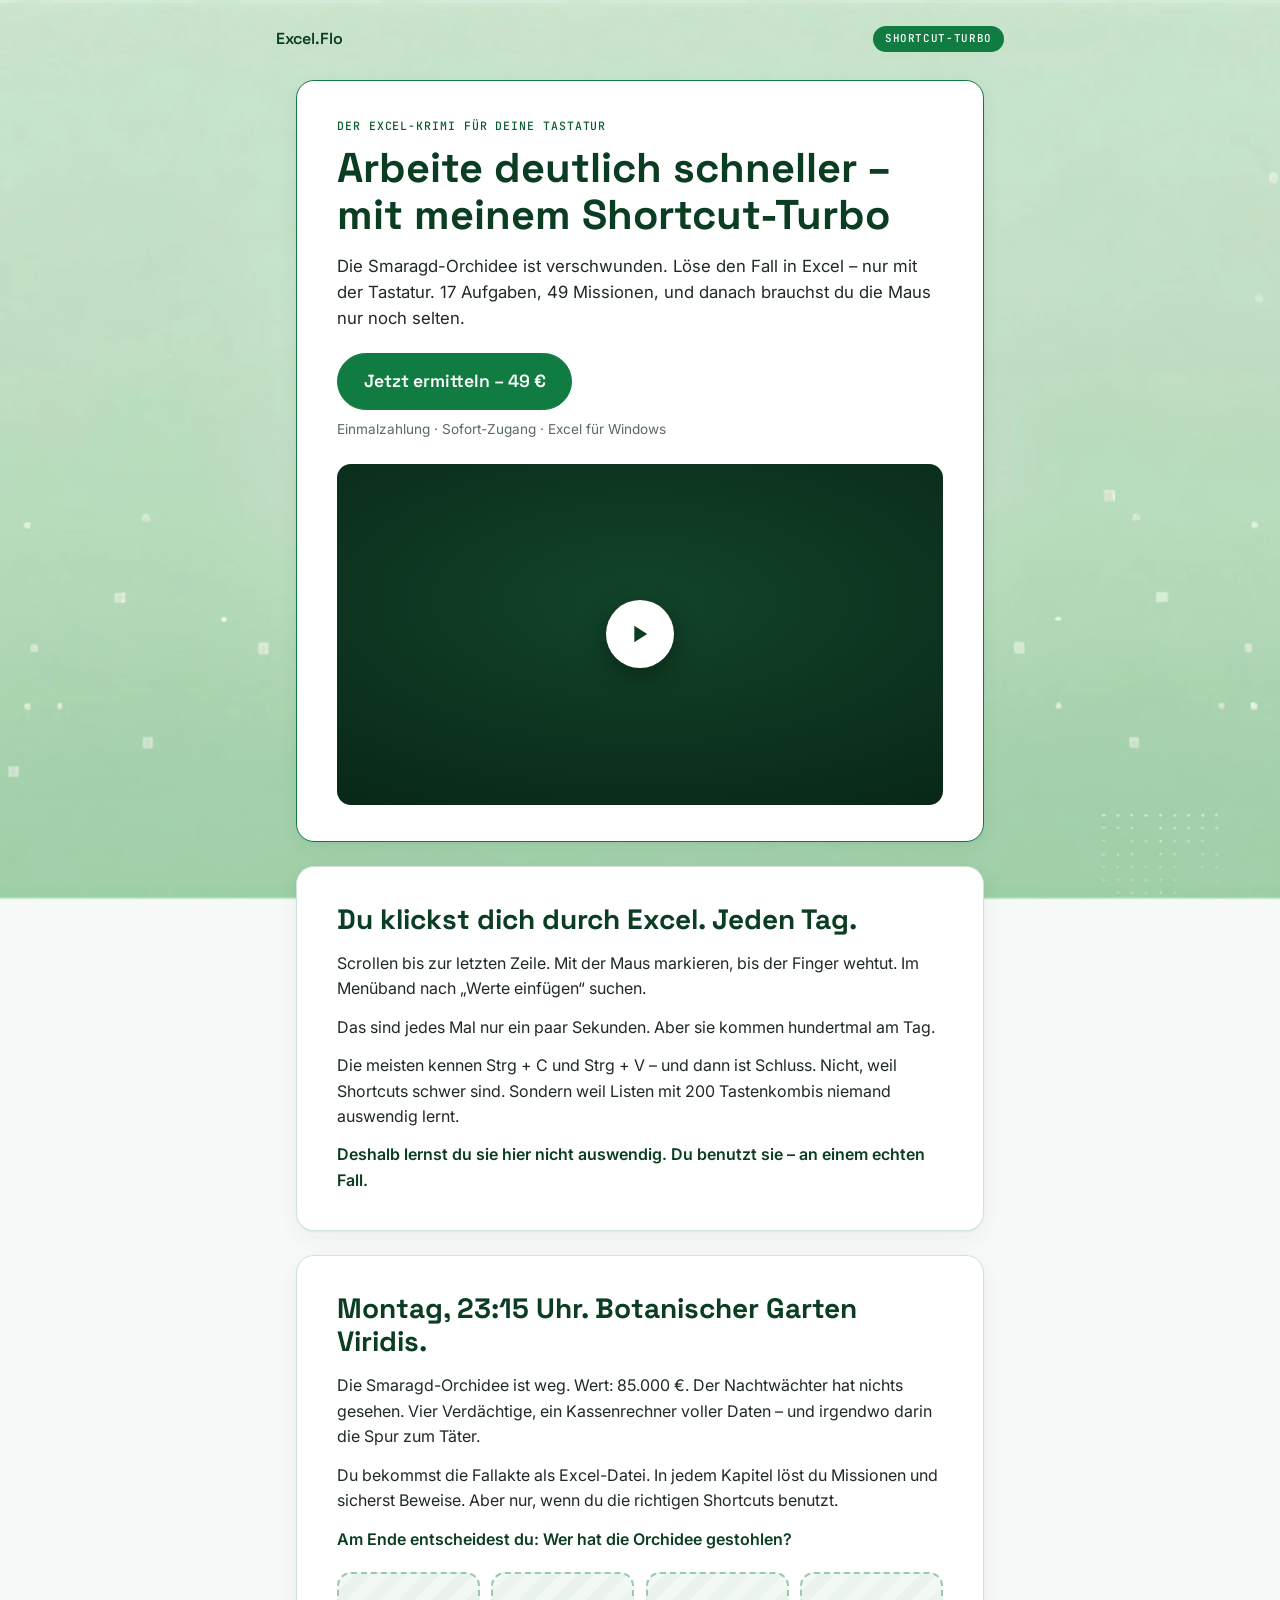
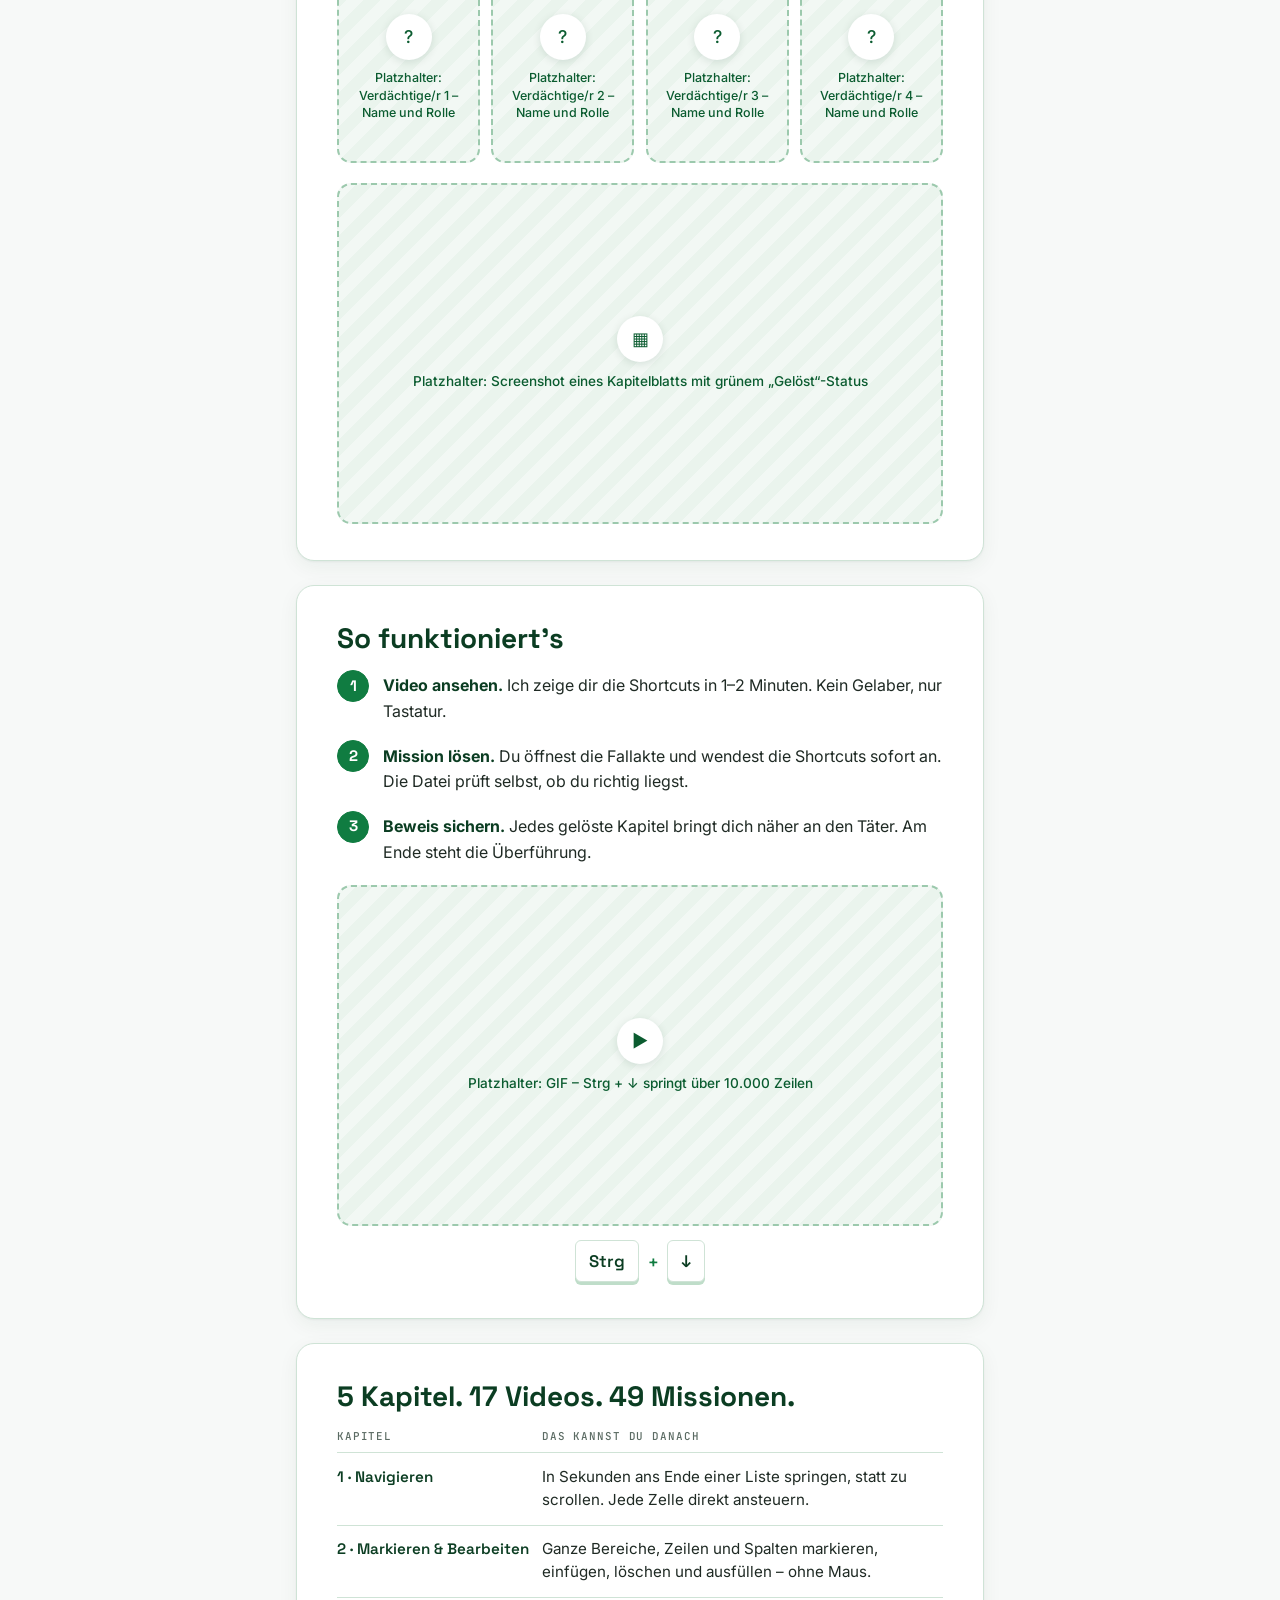
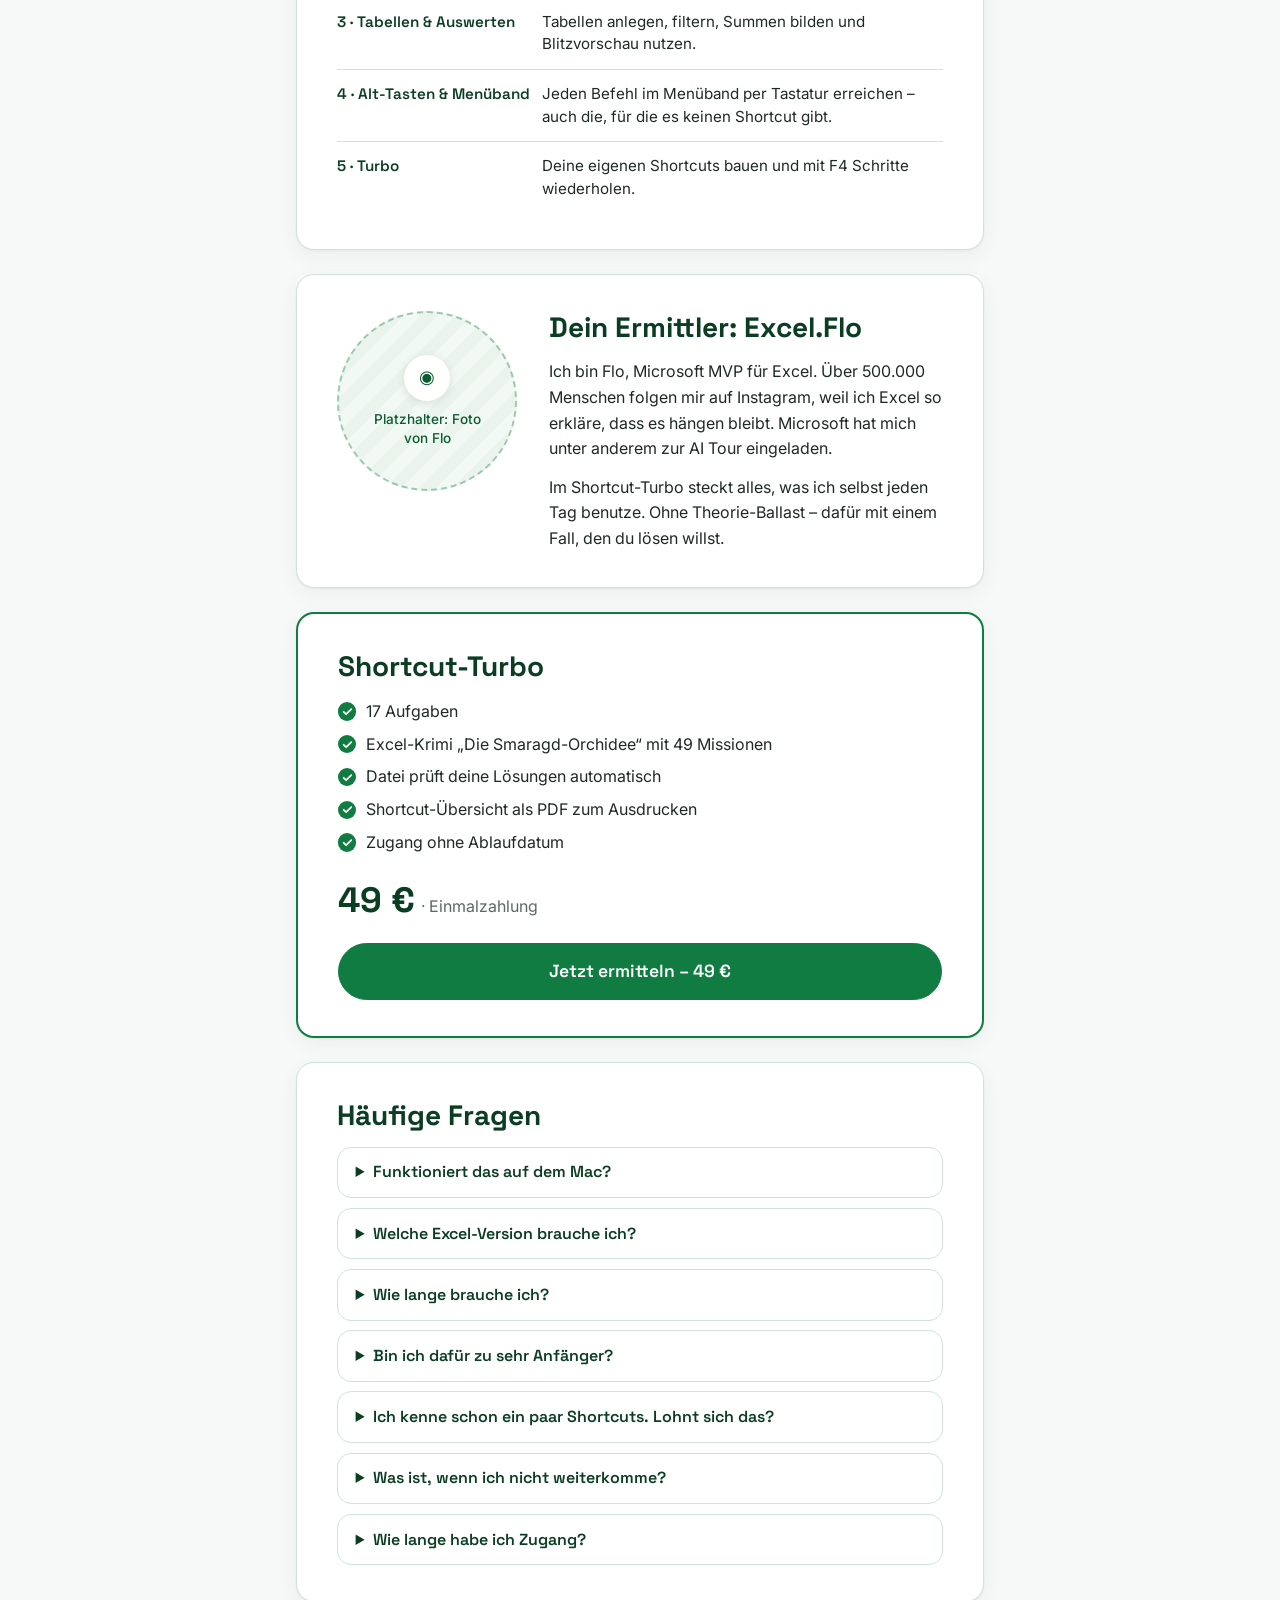
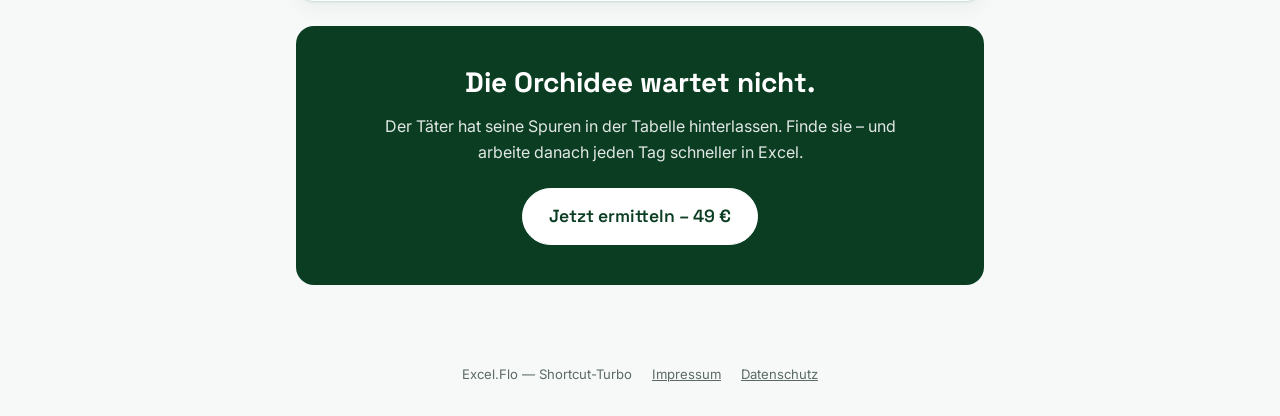
==== commit 8b4e27a3: "Shortcut-Turbo: 17 Aufgaben statt 17 Kurzvideos Co-Authored-By: Claude Opus 5.5 <noreply@anthropic.c" ====
--- a/shortcut-turbo/index.html
+++ b/shortcut-turbo/index.html
@@ -4,7 +4,7 @@
 <meta charset="UTF-8">
 <meta name="viewport" content="width=device-width, initial-scale=1.0">
 <title>Shortcut-Turbo – Der Excel-Krimi für deine Tastatur | Excel.Flo</title>
-<meta name="description" content="Die Smaragd-Orchidee ist verschwunden. Löse den Fall in Excel – nur mit der Tastatur. 17 Kurzvideos, 49 Missionen. 49 € Einmalzahlung.">
+<meta name="description" content="Die Smaragd-Orchidee ist verschwunden. Löse den Fall in Excel – nur mit der Tastatur. 17 Aufgaben, 49 Missionen. 49 € Einmalzahlung.">
 <link rel="icon" type="image/svg+xml" href="../assets/geteilt/img/logo.svg">
 <link rel="preconnect" href="https://fonts.googleapis.com">
 <link rel="preconnect" href="https://fonts.gstatic.com" crossorigin>
@@ -33,7 +33,7 @@
   <section class="turbo-hero" aria-labelledby="turbo-titel">
     <p class="turbo-dachzeile">Der Excel-Krimi für deine Tastatur</p>
     <h1 id="turbo-titel">Arbeite deutlich schneller – mit meinem Shortcut-Turbo</h1>
-    <p class="turbo-unterzeile">Die Smaragd-Orchidee ist verschwunden. Löse den Fall in Excel – nur mit der Tastatur. 17 Kurzvideos, 49 Missionen, und danach brauchst du die Maus nur noch selten.</p>
+    <p class="turbo-unterzeile">Die Smaragd-Orchidee ist verschwunden. Löse den Fall in Excel – nur mit der Tastatur. 17 Aufgaben, 49 Missionen, und danach brauchst du die Maus nur noch selten.</p>
     <div class="turbo-cta">
       <a class="bonus-btn bonus-btn--gross turbo-checkout" href="https://myablefy.com/s/excel.flo/excel-shortcut-turbo" data-ort="hero">Jetzt ermitteln – 49 €</a>
       <p class="turbo-cta__hinweis">Einmalzahlung · Sofort-Zugang · Excel für Windows</p>
@@ -135,7 +135,7 @@
   <section class="turbo-preis" aria-labelledby="turbo-preis">
     <h2 id="turbo-preis">Shortcut-Turbo</h2>
     <ul class="turbo-preis__liste">
-      <li>17 Kurzvideos (je 1–2 Minuten)</li>
+      <li>17 Aufgaben</li>
       <li>Excel-Krimi „Die Smaragd-Orchidee“ mit 49 Missionen</li>
       <li>Datei prüft deine Lösungen automatisch</li>
       <li>Shortcut-Übersicht als PDF zum Ausdrucken</li>
--- a/assets/seite/seite.css
+++ b/assets/seite/seite.css
@@ -32,6 +32,20 @@
   font-weight: 600;
   color: var(--bonus-dunkel);
   text-decoration: none;
+}
+
+/* Grüner Kopfbalken (engine.css .site-header) wie auf der kostenlosen Seite; Badge darin hell */
+.bonus .site-header {
+  padding: 0.75rem 1.5rem;
+}
+
+.bonus .site-header .brand {
+  text-decoration: none;
+}
+
+.bonus .site-header .bonus-pille {
+  background: #fff;
+  color: var(--excel-green-dark);
 }
 
 .bonus-pille {
@@ -588,6 +602,33 @@
   opacity: 0.55;
 }
 
+/* Freigestelltes Foto (transparenter Hintergrund) statt Standbild: voll sichtbar, oben
+   ausgerichtet, gespiegelt – zeigt so nach rechts auf den Text. Verlauf unten hält
+   Label und Titel lesbar. */
+.bonus-video__bild--person {
+  opacity: 1;
+  object-position: 50% 0;
+  transform: scaleX(-1);
+}
+
+.bonus-video:has(.bonus-video__bild--person)::after {
+  content: "";
+  position: absolute;
+  inset: 45% 0 0;
+  background: linear-gradient(to bottom, rgba(8, 39, 23, 0) 0%, rgba(8, 39, 23, 0.92) 75%);
+  pointer-events: none;
+}
+
+.bonus-video__play,
+.bonus-video__text {
+  z-index: 1;
+}
+
+/* Play-Knopf aufs Shirt statt ins Gesicht */
+.bonus-video:has(.bonus-video__bild--person) .bonus-video__play {
+  margin-top: 12%;
+}
+
 .bonus-video__play {
   position: relative;
   width: 62px;
@@ -637,6 +678,21 @@
   font-size: 1.05rem;
   line-height: 1.3;
   color: #fff;
+}
+
+/* Hochformat-Video (YouTube-Shorts): beim Abspielen volle 9:16-Fläche, Spalte etwas breiter */
+@media (min-width: 641px) {
+  .bonus-angebot--video:has(.bonus-video--hochkant.is-playing) {
+    grid-template-columns: auto minmax(0, 1fr);
+  }
+}
+
+.bonus-video--hochkant.is-playing {
+  /* Höhe begrenzt (auch auf kleinen Bildschirmen), Breite ergibt sich aus 9:16 */
+  height: min(380px, 62vh);
+  aspect-ratio: 9 / 16;
+  min-height: 0;
+  align-self: start;
 }
 
 .bonus-video.is-playing iframe,
@@ -851,6 +907,16 @@
   box-shadow: var(--bonus-schatten);
 }
 
+/* Innere Rundungen passend zum äußeren Radius (14px − 1px Rahmen) – mit den 9px aus engine.css
+   überdeckten Bearbeitungsleiste und Tabelle an den Ecken den Rahmen, er wirkte unterbrochen */
+.bonus-arbeitsbereich .sheet-toolbar {
+  border-radius: calc(var(--bonus-radius) - 1px) calc(var(--bonus-radius) - 1px) 0 0;
+}
+
+.bonus-arbeitsbereich .sheet-scroll {
+  border-radius: 0 0 calc(var(--bonus-radius) - 1px) calc(var(--bonus-radius) - 1px);
+}
+
 .bonus-formelfeld label {
   display: block;
   margin-bottom: 0.4rem;
@@ -1035,6 +1101,31 @@
     min-height: 210px;
   }
 
+  .bonus-video--hochkant.is-playing {
+    width: auto;
+    justify-self: center;
+  }
+
+  /* Breite Kachel: ganzes Foto rechts (gespiegelt → object-position links), Play-Knopf links daneben */
+  .bonus-video__bild--person {
+    object-fit: contain;
+    object-position: 8% 0;
+  }
+
+  .bonus-video:has(.bonus-video__bild--person) {
+    justify-content: flex-start;
+    min-height: 260px;
+    padding-left: 1.6rem;
+  }
+
+  .bonus-video:has(.bonus-video__bild--person) .bonus-video__play {
+    margin: 0 0 4.6rem;
+  }
+
+  .bonus-video:has(.bonus-video__bild--person) .bonus-video__text {
+    right: 45%;
+  }
+
   .bonus-kopfkarte .bonus-btn--gross {
     width: 100%;
   }
@@ -1060,3 +1151,247 @@
     width: 100%;
   }
 }
+
+/* ==========================================================================
+   Übersicht mit aufgeklappter Übung (seit 2026-10-09, wie die kostenlose Übungsseite):
+   Kopfkarte ohne Button, darunter die Übungen als Liste – die aktuelle aufgeklappt
+   (links Text/Buttons/Tipps, rechts die Tabelle), die übrigen der Reihe nach freigeschaltet.
+   Gleiche Klassen und Regeln wie excel-uebungen-kostenlos/assets/seite/seite.css.
+   ========================================================================== */
+
+/* Kein Button rechts – die Karte wird schmaler; im Abschluss steht dort die Zeit */
+.frei-kopf {
+  padding: 1.35rem 1.6rem;
+}
+
+.frei-kopf .bonus-kopfkarte__text {
+  max-width: none;
+}
+
+#kopf-aktion:empty {
+  display: none;
+}
+
+.frei-liste {
+  list-style: none;
+  margin: 0;
+  padding: 0;
+  display: grid;
+  gap: 0.6rem;
+}
+
+.frei-karte {
+  background: var(--surface);
+  border: 1px solid var(--bonus-rand);
+  border-radius: var(--bonus-radius);
+  scroll-margin-top: 1rem;
+}
+
+.frei-karte:focus {
+  outline: none;
+}
+
+/* Die offene Übung: grüner Rahmen um Text, Tabelle und Buttons */
+.frei-karte.is-aktiv {
+  border: 2px solid var(--excel-green);
+  box-shadow: var(--bonus-schatten);
+  padding: 1.25rem 1.5rem 1.5rem;
+}
+
+.frei-karte.is-erledigt:not(.is-offen) {
+  background: rgba(255, 255, 255, 0.7);
+}
+
+/* Noch nicht erreichbar: leicht ausgegraut, nicht klickbar */
+.frei-karte.is-gesperrt {
+  background: rgba(255, 255, 255, 0.5);
+  border-style: dashed;
+}
+
+.frei-zeile {
+  width: 100%;
+  display: flex;
+  align-items: center;
+  gap: 0.85rem;
+  padding: 0.8rem 1rem;
+  font: inherit;
+  font-family: var(--font-heading);
+  font-weight: 600;
+  font-size: 1rem;
+  color: var(--text-primary);
+  text-align: left;
+  background: none;
+  border: 0;
+  border-radius: var(--bonus-radius);
+  cursor: pointer;
+}
+
+/* display:flex würde sonst das hidden-Attribut überstimmen */
+.frei-zeile[hidden] {
+  display: none;
+}
+
+.frei-zeile:hover:not(:disabled) {
+  background: var(--excel-green-tint);
+}
+
+.frei-zeile:focus-visible {
+  outline: 3px solid rgba(16, 124, 65, 0.4);
+  outline-offset: 2px;
+}
+
+.frei-zeile:disabled {
+  cursor: default;
+  color: var(--text-muted);
+}
+
+.frei-karte.is-erledigt .bonus-nr {
+  background: var(--excel-green);
+  border-color: var(--excel-green);
+  color: #fff;
+}
+
+.frei-karte.is-gesperrt .bonus-nr {
+  border-color: #B9C9BF;
+  color: var(--text-muted);
+}
+
+.frei-zeile__titel {
+  flex: 1;
+  min-width: 0;
+  line-height: 1.3;
+}
+
+.frei-zeile__nr {
+  font-weight: 500;
+  color: var(--text-muted);
+}
+
+.frei-zeile__status {
+  flex: none;
+  display: inline-flex;
+  align-items: center;
+  gap: 0.4rem;
+  font-family: var(--font-body);
+  font-size: 0.85rem;
+  font-weight: 600;
+  color: var(--excel-green-dark);
+}
+
+.frei-zeile__status:empty {
+  display: none;
+}
+
+.frei-karte.is-gesperrt .frei-zeile__status {
+  font-weight: 500;
+  color: var(--text-muted);
+}
+
+.frei-aufgabe__titel {
+  margin: 0.3rem 0 0;
+  font-size: clamp(1.3rem, 4.5vw, 1.6rem);
+}
+
+/* Weiter-Bereich erst mit Inhalt (nach dem Lösen) – sonst bliebe unten ein leerer Abstand */
+.frei-karte .bonus-weiter:empty {
+  display: none;
+}
+
+.frei-karte .bonus-weiter {
+  justify-items: stretch;
+}
+
+/* Zugeklappt bleibt zugeklappt – auch wenn das Zwei-Spalten-Layout display:grid setzt */
+.frei-aufgabe__inhalt[hidden] {
+  display: none !important;
+}
+
+/* Buttons stehen außerhalb des Tabellen-Blocks (für das Zwei-Spalten-Layout) */
+.frei-teil-aktionen {
+  margin-top: 0.9rem;
+}
+
+/* Gelöst: nur noch Erklärung + „Weiter“ – Prüfen, Zurücksetzen, Tipps (und Handy-Formelfeld) weg */
+.frei-aufgabe__inhalt.is-geloest .frei-teil-aktionen,
+.frei-aufgabe__inhalt.is-geloest .bonus-tipps,
+.frei-aufgabe__inhalt.is-geloest .bonus-formelfeld {
+  display: none;
+}
+
+/* Handy/Tablet hochkant: Text → Tabelle → Prüfen/Zurücksetzen → Tipps → Erklärung/Weiter */
+@media (max-width: 767px) {
+  .frei-teil-unten {
+    display: flex;
+    flex-direction: column;
+  }
+
+  .frei-teil-unten > .bonus-tipps { order: 1; }
+  .frei-teil-unten > .bonus-feedback { order: 2; }
+  .frei-teil-unten > .bonus-weiter { order: 3; }
+}
+
+/* Breite Bildschirme: Seite breiter, Übung in zwei Spalten (Pivot bleibt einspaltig) */
+@media (min-width: 900px) {
+  .bonus .bonus-main--liste {
+    max-width: 1120px;
+  }
+
+  /* Kopfkarte als eine Zeile: Überschrift links, Fortschritt rechts */
+  .frei-kopf .bonus-kopfkarte__text {
+    display: grid;
+    grid-template-columns: minmax(0, 1fr) minmax(260px, 380px);
+    column-gap: 2.5rem;
+    align-items: center;
+  }
+
+  .frei-kopf .bonus-kopfkarte__text > h1,
+  .frei-kopf .bonus-kopfkarte__text > p {
+    grid-column: 1;
+  }
+
+  .frei-kopf .frei-kopf__fortschritt {
+    grid-column: 2;
+    grid-row: 1 / span 2;
+  }
+
+  .frei-kopf .bonus-fortschritt {
+    margin-top: 0;
+  }
+
+  .frei-aufgabe__inhalt.is-formel {
+    display: grid;
+    grid-template-columns: minmax(0, 0.85fr) minmax(0, 1.15fr);
+    grid-template-areas:
+      "kopf     tabelle"
+      "aktionen tabelle"
+      "unten    tabelle";
+    grid-template-rows: auto auto 1fr;
+    column-gap: 2rem;
+    align-items: start;
+  }
+
+  .is-formel > .frei-teil-kopf { grid-area: kopf; }
+  .is-formel > .frei-teil-tabelle { grid-area: tabelle; }
+  .is-formel > .frei-teil-aktionen { grid-area: aktionen; margin-top: 0.2rem; }
+  .is-formel > .frei-teil-unten { grid-area: unten; }
+
+  .is-formel .frei-teil-kopf .bonus-aufgabe {
+    margin-bottom: 0.9rem;
+  }
+
+  .is-formel .bonus-weiter .bonus-btn--voll {
+    max-width: none;
+  }
+}
+
+@media (max-width: 640px) {
+  .frei-kopf,
+  .frei-karte.is-aktiv {
+    padding: 1.1rem 1rem 1.25rem;
+  }
+
+  .frei-zeile {
+    padding: 0.75rem 0.85rem;
+    gap: 0.7rem;
+  }
+}
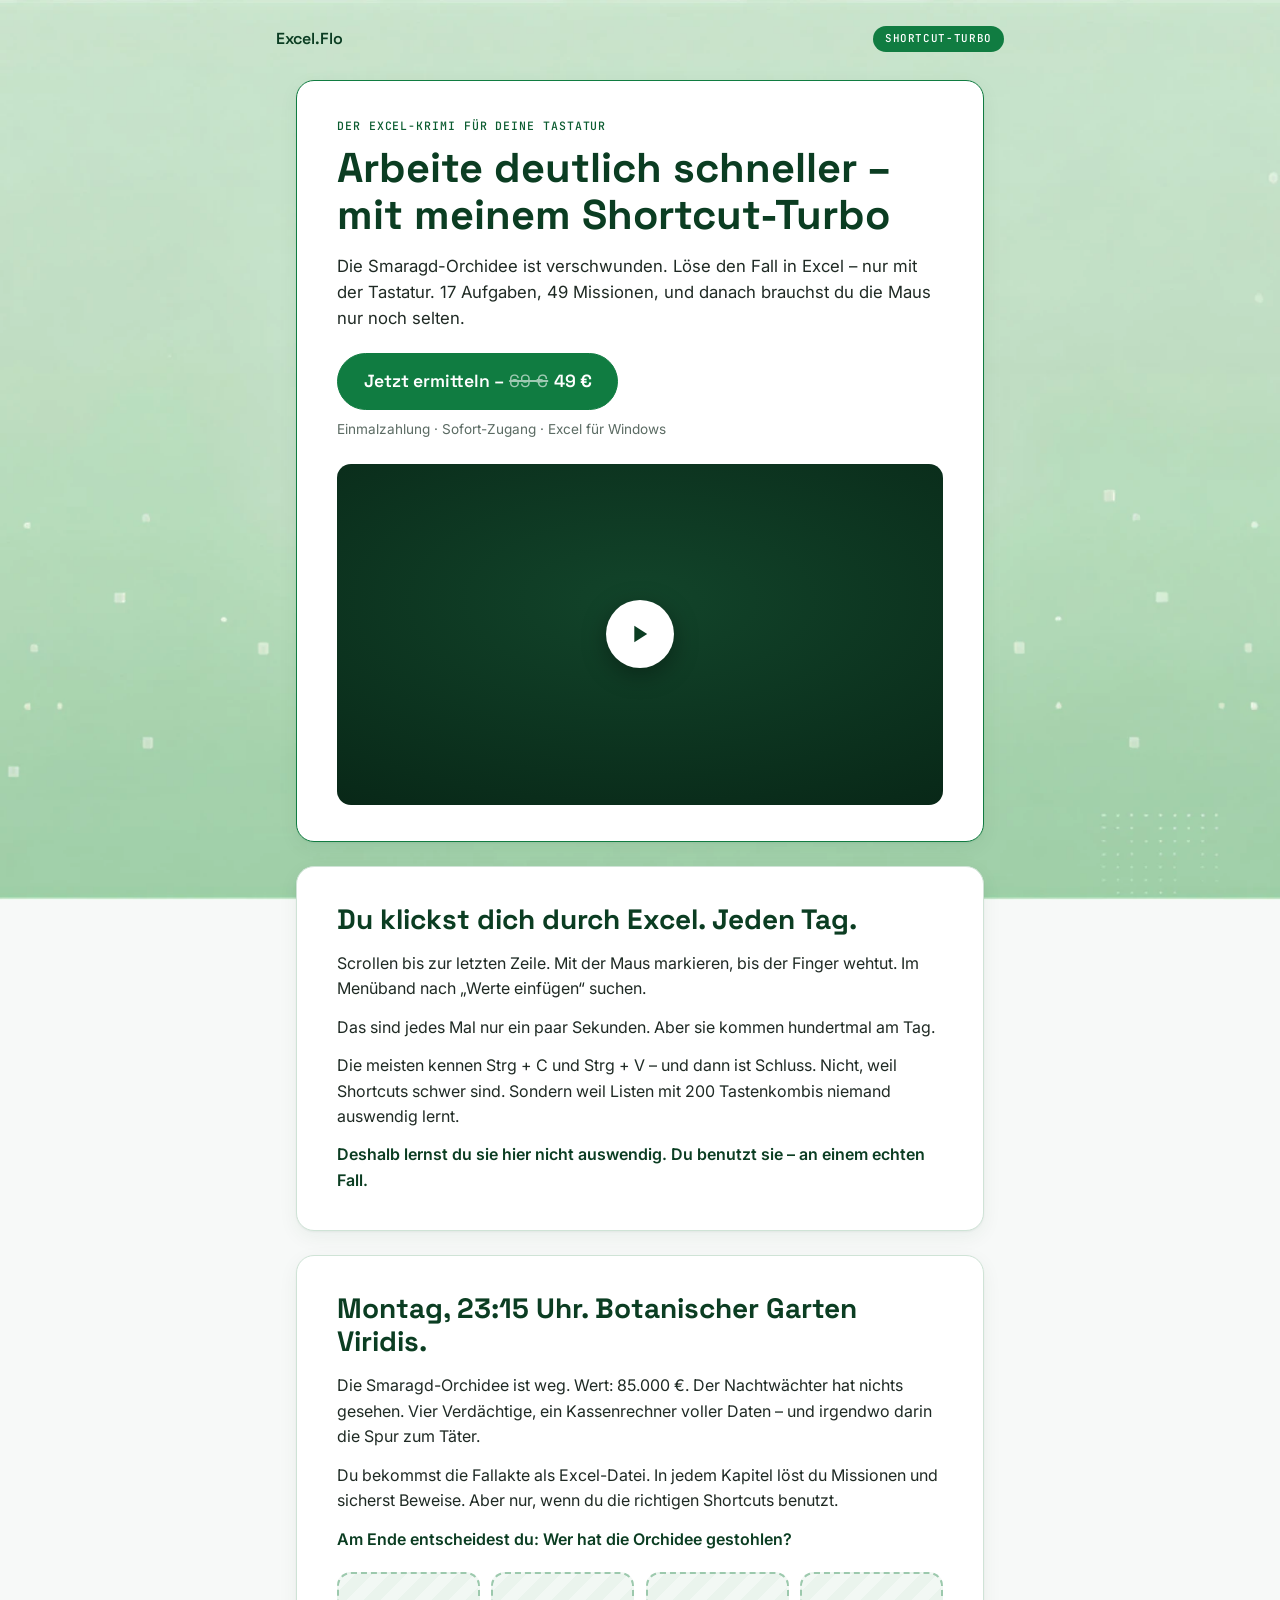
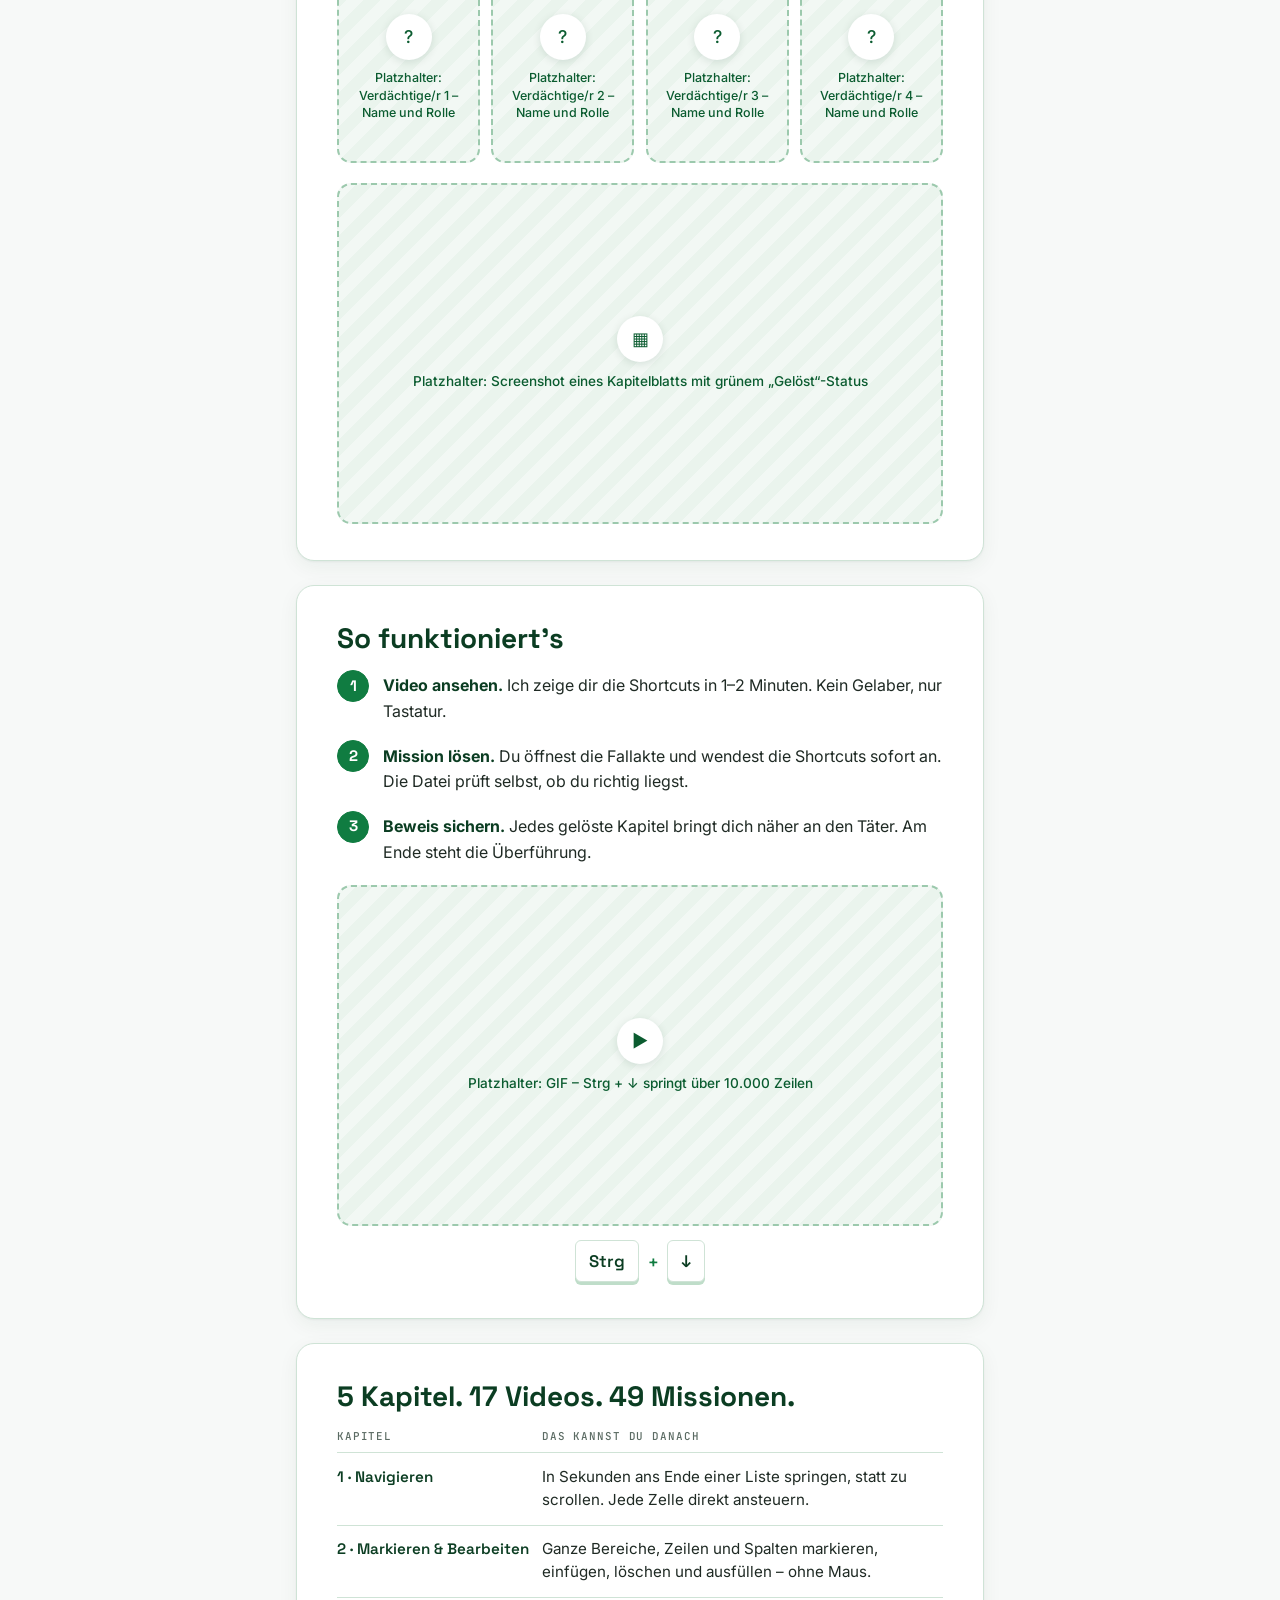
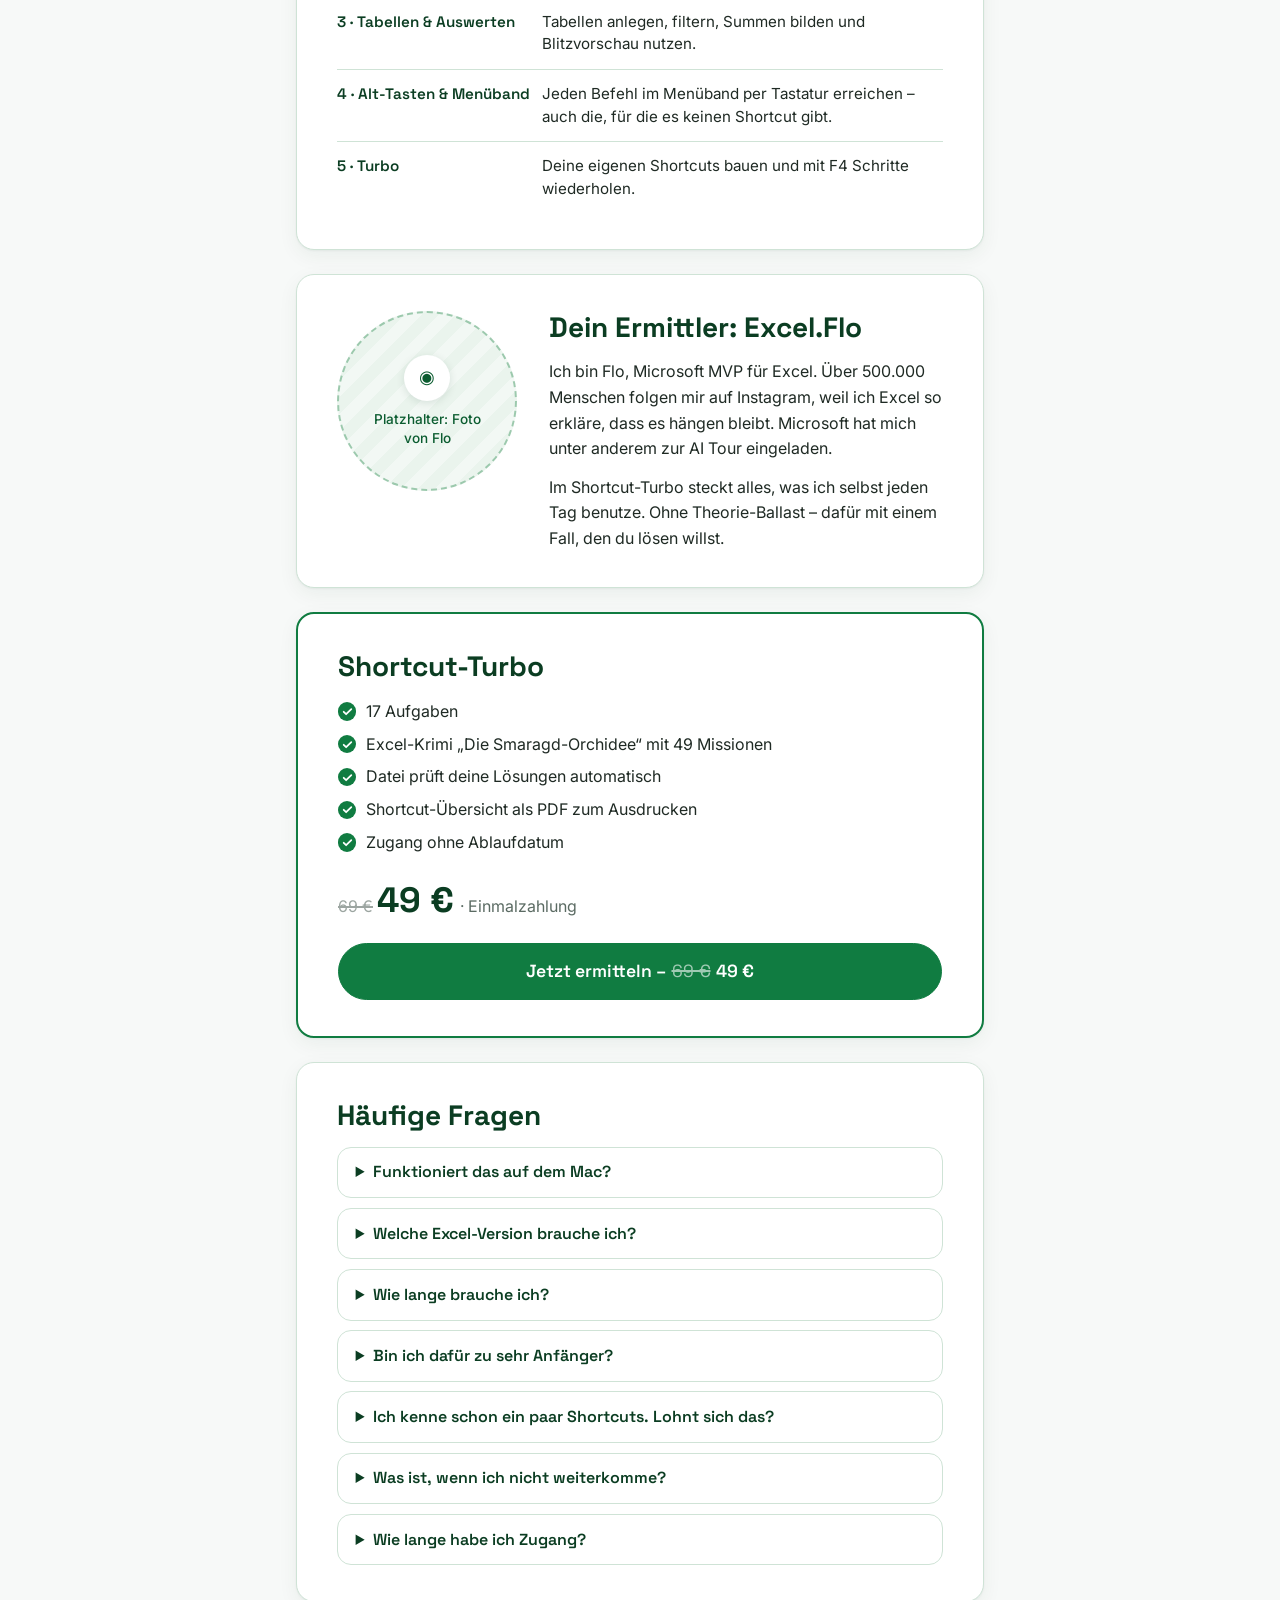
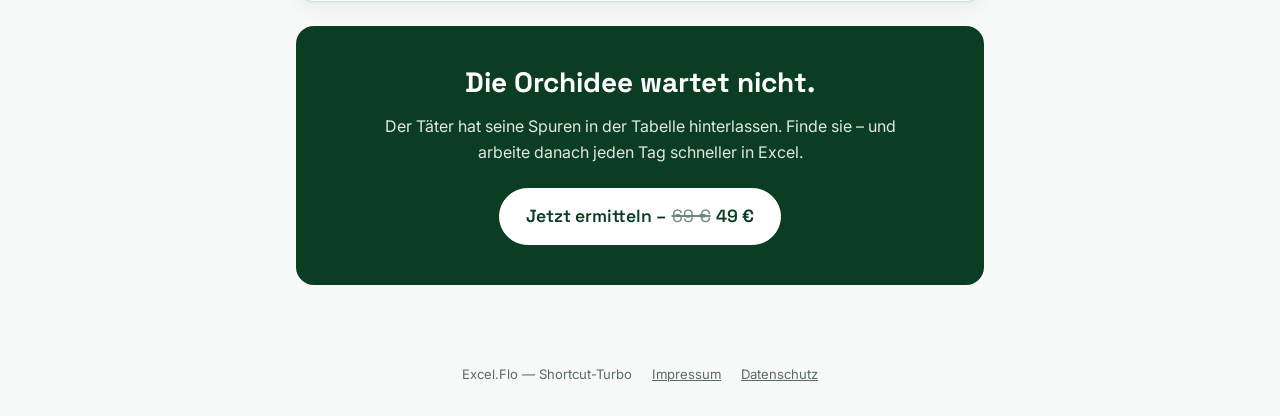
==== commit f3079eb9: "Shortcut-Turbo: Streichpreis 69 € → 49 € und neuer Link mit Gutschein Turbo (Portal + Verkaufsseite)" ====
--- a/shortcut-turbo/index.html
+++ b/shortcut-turbo/index.html
@@ -10,7 +10,7 @@
 <link rel="preconnect" href="https://fonts.gstatic.com" crossorigin>
 <link href="https://fonts.googleapis.com/css2?family=Space+Grotesk:wght@500;600;700&family=Inter:wght@400;500;600&family=JetBrains+Mono:wght@400;500&display=swap" rel="stylesheet">
 <link rel="stylesheet" href="../assets/geteilt/engine.css?v=2">
-<link rel="stylesheet" href="../assets/seite/seite.css?v=15">
+<link rel="stylesheet" href="../assets/seite/seite.css?v=34">
 <link rel="stylesheet" href="turbo.css?v=3">
 </head>
 <body class="bonus turbo">
@@ -35,7 +35,7 @@
     <h1 id="turbo-titel">Arbeite deutlich schneller – mit meinem Shortcut-Turbo</h1>
     <p class="turbo-unterzeile">Die Smaragd-Orchidee ist verschwunden. Löse den Fall in Excel – nur mit der Tastatur. 17 Aufgaben, 49 Missionen, und danach brauchst du die Maus nur noch selten.</p>
     <div class="turbo-cta">
-      <a class="bonus-btn bonus-btn--gross turbo-checkout" href="https://myablefy.com/s/excel.flo/excel-shortcut-turbo" data-ort="hero">Jetzt ermitteln – 49 €</a>
+      <a class="bonus-btn bonus-btn--gross turbo-checkout" href="https://myablefy.com/s/excel.flo/excel-shortcut-turbo/payment?coupon=Turbo&amp;utm_source=uebungsportal&amp;utm_medium=funnel&amp;utm_campaign=launch-shortcut-turbo-202610&amp;utm_content=upsell" data-ort="hero">Jetzt ermitteln – <s class="bonus-streichpreis">69 €</s> 49 €</a>
       <p class="turbo-cta__hinweis">Einmalzahlung · Sofort-Zugang · Excel für Windows</p>
     </div>
     <!-- YouTube wird erst nach dem Klick geladen (vorher keine Verbindung zu Google – Datenschutz) -->
@@ -141,8 +141,8 @@
       <li>Shortcut-Übersicht als PDF zum Ausdrucken</li>
       <li>Zugang ohne Ablaufdatum</li>
     </ul>
-    <p class="turbo-preis__betrag"><strong>49 €</strong> · Einmalzahlung</p>
-    <a class="bonus-btn bonus-btn--gross bonus-btn--voll turbo-checkout" href="https://myablefy.com/s/excel.flo/excel-shortcut-turbo" data-ort="preis">Jetzt ermitteln – 49 €</a>
+    <p class="turbo-preis__betrag"><s class="bonus-streichpreis">69 €</s> <strong>49 €</strong> · Einmalzahlung</p>
+    <a class="bonus-btn bonus-btn--gross bonus-btn--voll turbo-checkout" href="https://myablefy.com/s/excel.flo/excel-shortcut-turbo/payment?coupon=Turbo&amp;utm_source=uebungsportal&amp;utm_medium=funnel&amp;utm_campaign=launch-shortcut-turbo-202610&amp;utm_content=upsell" data-ort="preis">Jetzt ermitteln – <s class="bonus-streichpreis">69 €</s> 49 €</a>
   </section>
 
   <!-- 8. Häufige Fragen -->
@@ -184,7 +184,7 @@
   <section class="turbo-schluss" aria-labelledby="turbo-schluss">
     <h2 id="turbo-schluss">Die Orchidee wartet nicht.</h2>
     <p>Der Täter hat seine Spuren in der Tabelle hinterlassen. Finde sie – und arbeite danach jeden Tag schneller in Excel.</p>
-    <a class="bonus-btn bonus-btn--hell bonus-btn--gross turbo-checkout" href="https://myablefy.com/s/excel.flo/excel-shortcut-turbo" data-ort="schluss">Jetzt ermitteln – 49 €</a>
+    <a class="bonus-btn bonus-btn--hell bonus-btn--gross turbo-checkout" href="https://myablefy.com/s/excel.flo/excel-shortcut-turbo/payment?coupon=Turbo&amp;utm_source=uebungsportal&amp;utm_medium=funnel&amp;utm_campaign=launch-shortcut-turbo-202610&amp;utm_content=upsell" data-ort="schluss">Jetzt ermitteln – <s class="bonus-streichpreis">69 €</s> 49 €</a>
   </section>
 
 </main>
--- a/assets/geteilt/engine.css
+++ b/assets/geteilt/engine.css
@@ -1047,3 +1047,59 @@
   color: var(--text-muted);
   font-size: 0.9rem;
 }
+
+/* Funktionsvorschläge beim Tippen (=SU → SUMME …), Aussehen wie Excels AutoVervollständigen */
+.formula-fnlist {
+  display: none;
+  position: absolute;
+  z-index: 11;
+  margin: 0;
+  padding: 2px 0;
+  list-style: none;
+  min-width: 220px;
+  max-width: min(420px, calc(100% - 8px));
+  background: #FFFFFF;
+  border: 1px solid #C8C8C8;
+  border-radius: 2px;
+  box-shadow: 0 2px 8px rgba(0, 0, 0, 0.16);
+  font-family: var(--font-excel-ui);
+  font-size: 12.5px;
+  color: #262626;
+}
+
+.formula-fnlist.is-visible {
+  display: block;
+}
+
+.formula-fnlist__item {
+  display: flex;
+  flex-direction: column;
+  padding: 3px 9px;
+  cursor: pointer;
+}
+
+.formula-fnlist__item:hover {
+  background: #F0F0F0;
+}
+
+.formula-fnlist__item.is-active {
+  background: #DCEBF9;
+}
+
+.formula-fnlist__name {
+  font-weight: 600;
+}
+
+/* Syntax nur beim markierten Eintrag – wie Excels QuickInfo neben der Liste */
+.formula-fnlist__syntax {
+  display: none;
+  font-size: 11.5px;
+  color: #555;
+  white-space: nowrap;
+  overflow: hidden;
+  text-overflow: ellipsis;
+}
+
+.formula-fnlist__item.is-active .formula-fnlist__syntax {
+  display: block;
+}
--- a/assets/seite/seite.css
+++ b/assets/seite/seite.css
@@ -1395,3 +1395,333 @@
     gap: 0.7rem;
   }
 }
+
+/* ==========================================================================
+   Shortcut-Turbo-Popup – erscheint einmal direkt nach dem Lösen der letzten Übung
+   ========================================================================== */
+
+.turbo-popup {
+  width: min(560px, calc(100% - 2rem));
+  max-height: calc(100% - 2rem);
+  overflow: auto;
+  padding: 2rem 2.2rem 1.6rem;
+  border: 0;
+  border-top: 8px solid var(--excel-green);
+  border-radius: 22px;
+  background: #fff;
+  color: var(--text-primary);
+  box-shadow: 0 24px 60px rgba(11, 61, 34, 0.28);
+}
+
+.turbo-popup::backdrop {
+  background: rgba(20, 40, 28, 0.45);
+  backdrop-filter: blur(2px);
+}
+
+.turbo-popup[open] {
+  animation: turbo-popup-rein 0.25s ease-out;
+}
+
+@keyframes turbo-popup-rein {
+  from { opacity: 0; transform: translateY(12px) scale(0.98); }
+}
+
+@media (prefers-reduced-motion: reduce) {
+  .turbo-popup[open] { animation: none; }
+}
+
+.turbo-popup__zu {
+  position: absolute;
+  top: 1rem;
+  right: 1rem;
+  width: 42px;
+  height: 42px;
+  border-radius: 50%;
+  border: 1px solid var(--bonus-rand);
+  background: #fff;
+  color: var(--text-muted);
+  font-size: 1.5rem;
+  line-height: 1;
+  cursor: pointer;
+}
+
+.turbo-popup__zu:hover {
+  background: var(--bonus-hell);
+  color: var(--text-primary);
+}
+
+.turbo-popup__etikett {
+  display: flex;
+  align-items: center;
+  gap: 0.6rem;
+  margin: 0 3rem 0.9rem 0;
+  font-family: var(--font-heading);
+  font-weight: 600;
+  color: var(--excel-green);
+}
+
+.turbo-popup__etikett svg {
+  flex: none;
+  width: 32px;
+  height: 32px;
+  padding: 8px;
+  border-radius: 50%;
+  background: var(--excel-green);
+  color: #fff;
+}
+
+.turbo-popup h2 {
+  margin: 0 0 0.8rem;
+  font-family: var(--font-heading);
+  font-size: clamp(1.4rem, 4.5vw, 1.85rem);
+  line-height: 1.25;
+  color: var(--bonus-dunkel);
+}
+
+.turbo-popup__text {
+  margin: 0 0 1.2rem;
+  font-size: 1.05rem;
+  line-height: 1.55;
+}
+
+.turbo-popup__tasten {
+  display: flex;
+  align-items: center;
+  gap: 0.6rem;
+  margin: 0 0 1.2rem;
+  color: var(--text-muted);
+}
+
+.turbo-popup__tasten kbd {
+  min-width: 3.2rem;
+  padding: 0.65rem 0.9rem;
+  border: 1px solid #D5DED8;
+  border-radius: 10px;
+  background: #fff;
+  box-shadow: 0 4px 0 #D5DED8;
+  font-family: var(--font-heading);
+  font-size: 1.05rem;
+  font-weight: 600;
+  text-align: center;
+  color: var(--text-primary);
+}
+
+.turbo-popup__mac {
+  margin-left: 0.6rem;
+  font-size: 0.9rem;
+  color: var(--text-muted);
+}
+
+.turbo-popup__punkte {
+  list-style: none;
+  margin: 0 0 1.5rem;
+  padding: 0;
+  display: grid;
+  gap: 0.55rem;
+}
+
+.turbo-popup__punkte li {
+  position: relative;
+  padding-left: 1.8rem;
+  font-size: 1.02rem;
+}
+
+.turbo-popup__punkte li::before {
+  content: "✓";
+  position: absolute;
+  left: 0.15rem;
+  font-weight: 700;
+  color: var(--excel-green);
+}
+
+.turbo-popup__btn {
+  background: var(--excel-green);
+  color: #fff;
+  border-radius: 10px;
+  padding: 0.95rem 1.6rem;
+  font-size: 1.05rem;
+}
+
+.turbo-popup__btn:hover {
+  background: var(--excel-green-dark);
+}
+
+.turbo-popup__spaeter {
+  display: block;
+  margin-top: 1.2rem;
+  padding: 0;
+  border: 0;
+  background: none;
+  font: inherit;
+  color: var(--text-muted);
+  text-decoration: underline;
+  text-underline-offset: 3px;
+  cursor: pointer;
+}
+
+.turbo-popup__spaeter:hover {
+  color: var(--text-primary);
+}
+
+@media (max-width: 480px) {
+  .turbo-popup {
+    padding: 1.6rem 1.3rem 1.3rem;
+  }
+
+  .turbo-popup__btn {
+    display: flex;
+    width: 100%;
+  }
+}
+
+/* ==========================================================================
+   „Wie geht es nach Stufe 2 weiter?“ (seit 2026-10-14) – ersetzt den Kopf
+   „In der Vollversion · 40 weitere Übungen“; die Karten stehen aufklappbar darunter
+   ========================================================================== */
+
+.bonus-weiterkurs__titel {
+  margin: 1.4rem 0 0.35rem;
+  font-family: var(--font-heading);
+  font-size: 1.05rem;
+  font-weight: 700;
+  color: var(--text-primary);
+}
+
+.bonus-weiterkurs__text {
+  margin: 0;
+  max-width: 720px;
+  font-size: 1rem;
+  line-height: 1.6;
+  color: var(--text-muted);
+}
+
+.bonus-weiterkurs__link {
+  margin: 0.7rem 0 0;
+}
+
+.bonus-weiterkurs__link a {
+  color: var(--excel-green);
+  text-decoration: underline;
+  text-underline-offset: 3px;
+}
+
+.bonus-weiterkurs__link a:hover {
+  color: var(--excel-green-dark);
+}
+
+.bonus-weiterkurs__liste {
+  margin-top: 0.9rem;
+}
+
+.bonus-weiterkurs__liste > summary {
+  display: inline-flex;
+  align-items: center;
+  gap: 0.5rem;
+  padding: 0.2rem 0;
+  font-family: var(--font-heading);
+  font-weight: 600;
+  color: var(--text-primary);
+  cursor: pointer;
+  list-style: none;
+}
+
+.bonus-weiterkurs__liste > summary::-webkit-details-marker {
+  display: none;
+}
+
+.bonus-weiterkurs__liste > summary::before {
+  content: "";
+  border: 5px solid transparent;
+  border-left: 7px solid currentColor;
+  border-right: 0;
+  transition: transform 0.15s;
+}
+
+.bonus-weiterkurs__liste[open] > summary::before {
+  transform: rotate(90deg);
+}
+
+.bonus-weiterkurs__liste > .bonus-tabs {
+  margin: 1rem 0;
+}
+
+/* ==========================================================================
+   Shortcut-Tipp in der Übungsliste (nach Übung 2, sobald sie gelöst ist)
+   ========================================================================== */
+
+.bonus-tipp {
+  display: flex;
+  align-items: center;
+  gap: 1.6rem;
+  padding: 1.15rem 1.6rem;
+  background: var(--surface);
+  border: 1px solid var(--bonus-rand);
+  border-left: 5px solid var(--excel-green);
+  border-radius: var(--bonus-radius);
+}
+
+.bonus-tipp[hidden] {
+  display: none;
+}
+
+.bonus-tipp__tasten {
+  flex: none;
+  display: flex;
+  align-items: center;
+  gap: 0.6rem;
+  margin: 0;
+  color: var(--text-muted);
+}
+
+.bonus-tipp__tasten kbd {
+  min-width: 3.2rem;
+  padding: 0.65rem 0.9rem;
+  border: 1px solid #D5DED8;
+  border-radius: 10px;
+  background: #fff;
+  box-shadow: 0 4px 0 #D5DED8;
+  font-family: var(--font-heading);
+  font-size: 1rem;
+  font-weight: 600;
+  text-align: center;
+  color: var(--text-primary);
+}
+
+.bonus-tipp__text p {
+  margin: 0.35rem 0 0;
+  line-height: 1.55;
+}
+
+.bonus-tipp__text .bonus-tipp__titel {
+  margin: 0;
+  font-family: var(--font-heading);
+  font-weight: 600;
+  color: var(--text-primary);
+}
+
+.bonus-tipp__text a {
+  font-weight: 700;
+  color: var(--excel-green);
+  text-decoration: underline;
+  text-underline-offset: 3px;
+}
+
+.bonus-tipp__text a:hover {
+  color: var(--excel-green-dark);
+}
+
+@media (max-width: 640px) {
+  .bonus-tipp {
+    flex-direction: column;
+    align-items: flex-start;
+    gap: 0.9rem;
+    padding: 1rem 1.1rem;
+  }
+}
+
+/* Streichpreis vor dem Preis (Shortcut-Turbo: 69 € → 49 €) */
+.bonus-streichpreis {
+  font-weight: 400;
+  opacity: 0.6;
+  text-decoration-thickness: 2px;
+}
